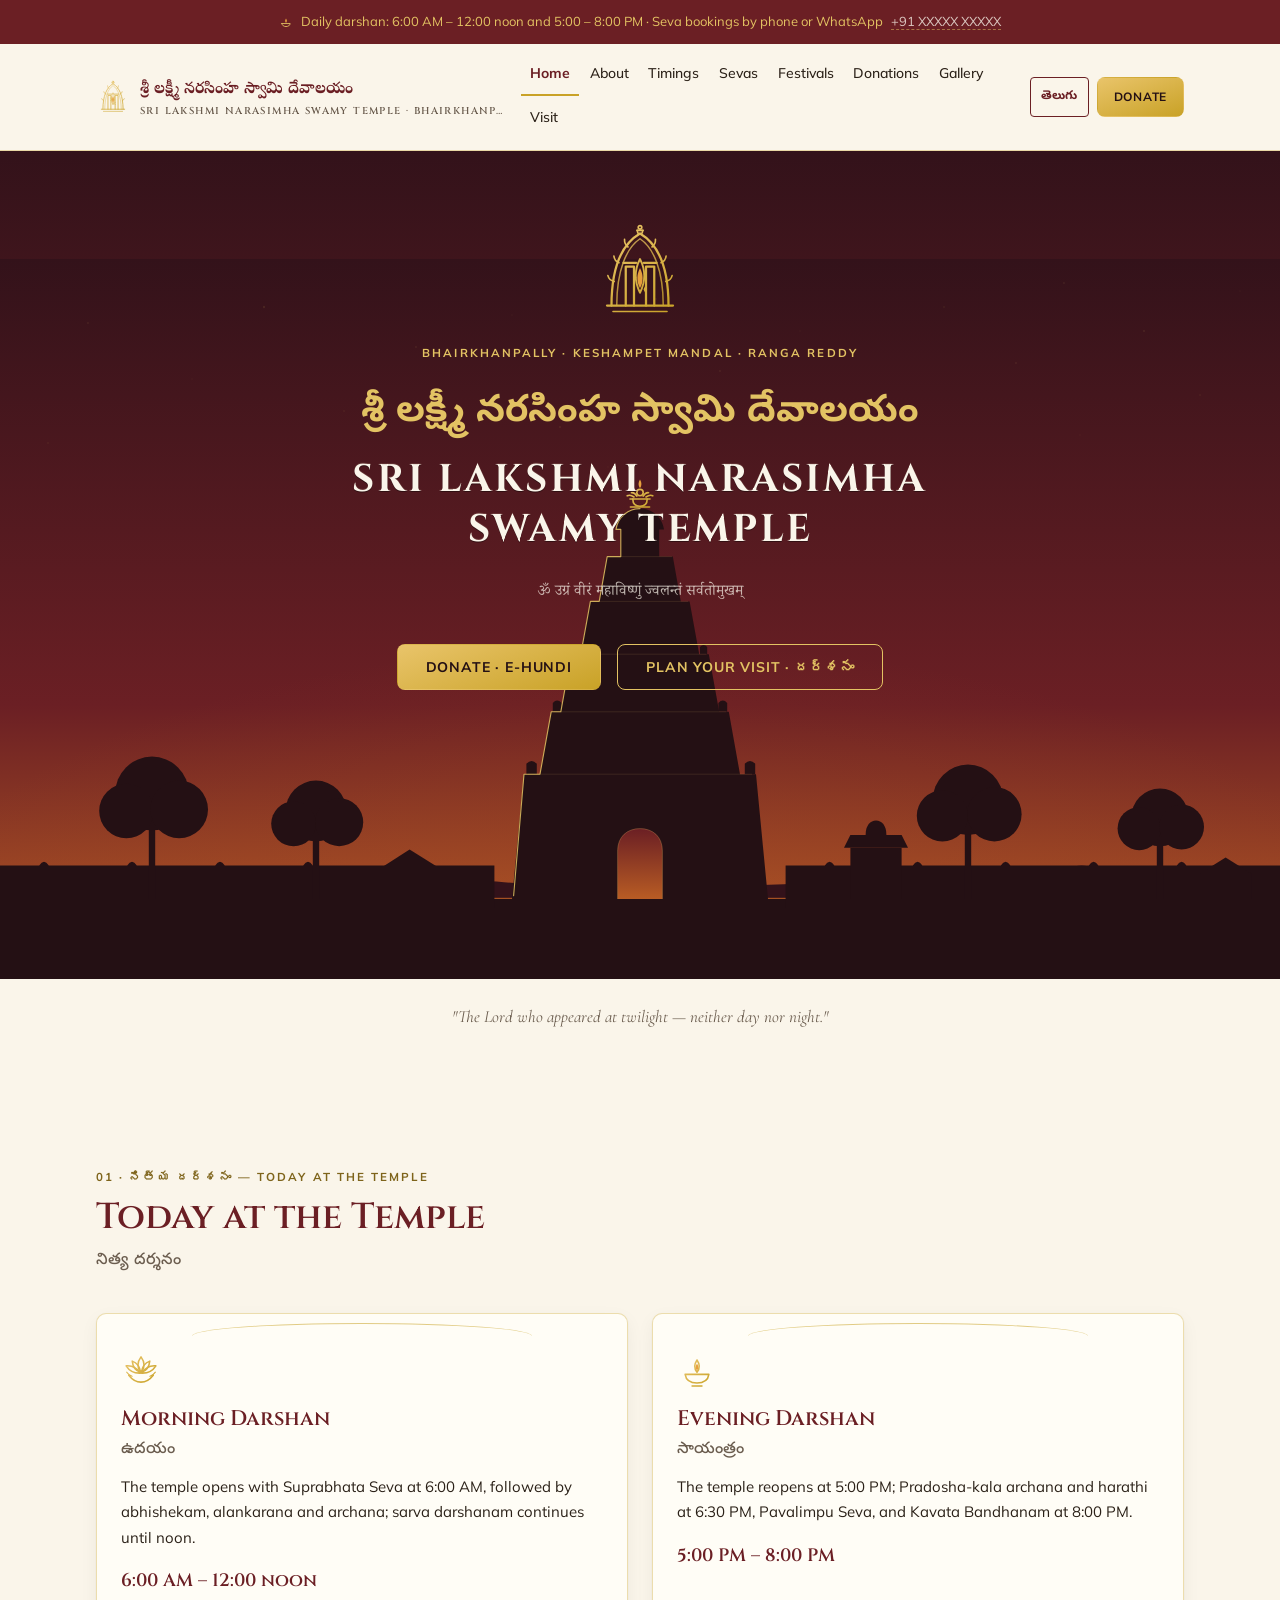
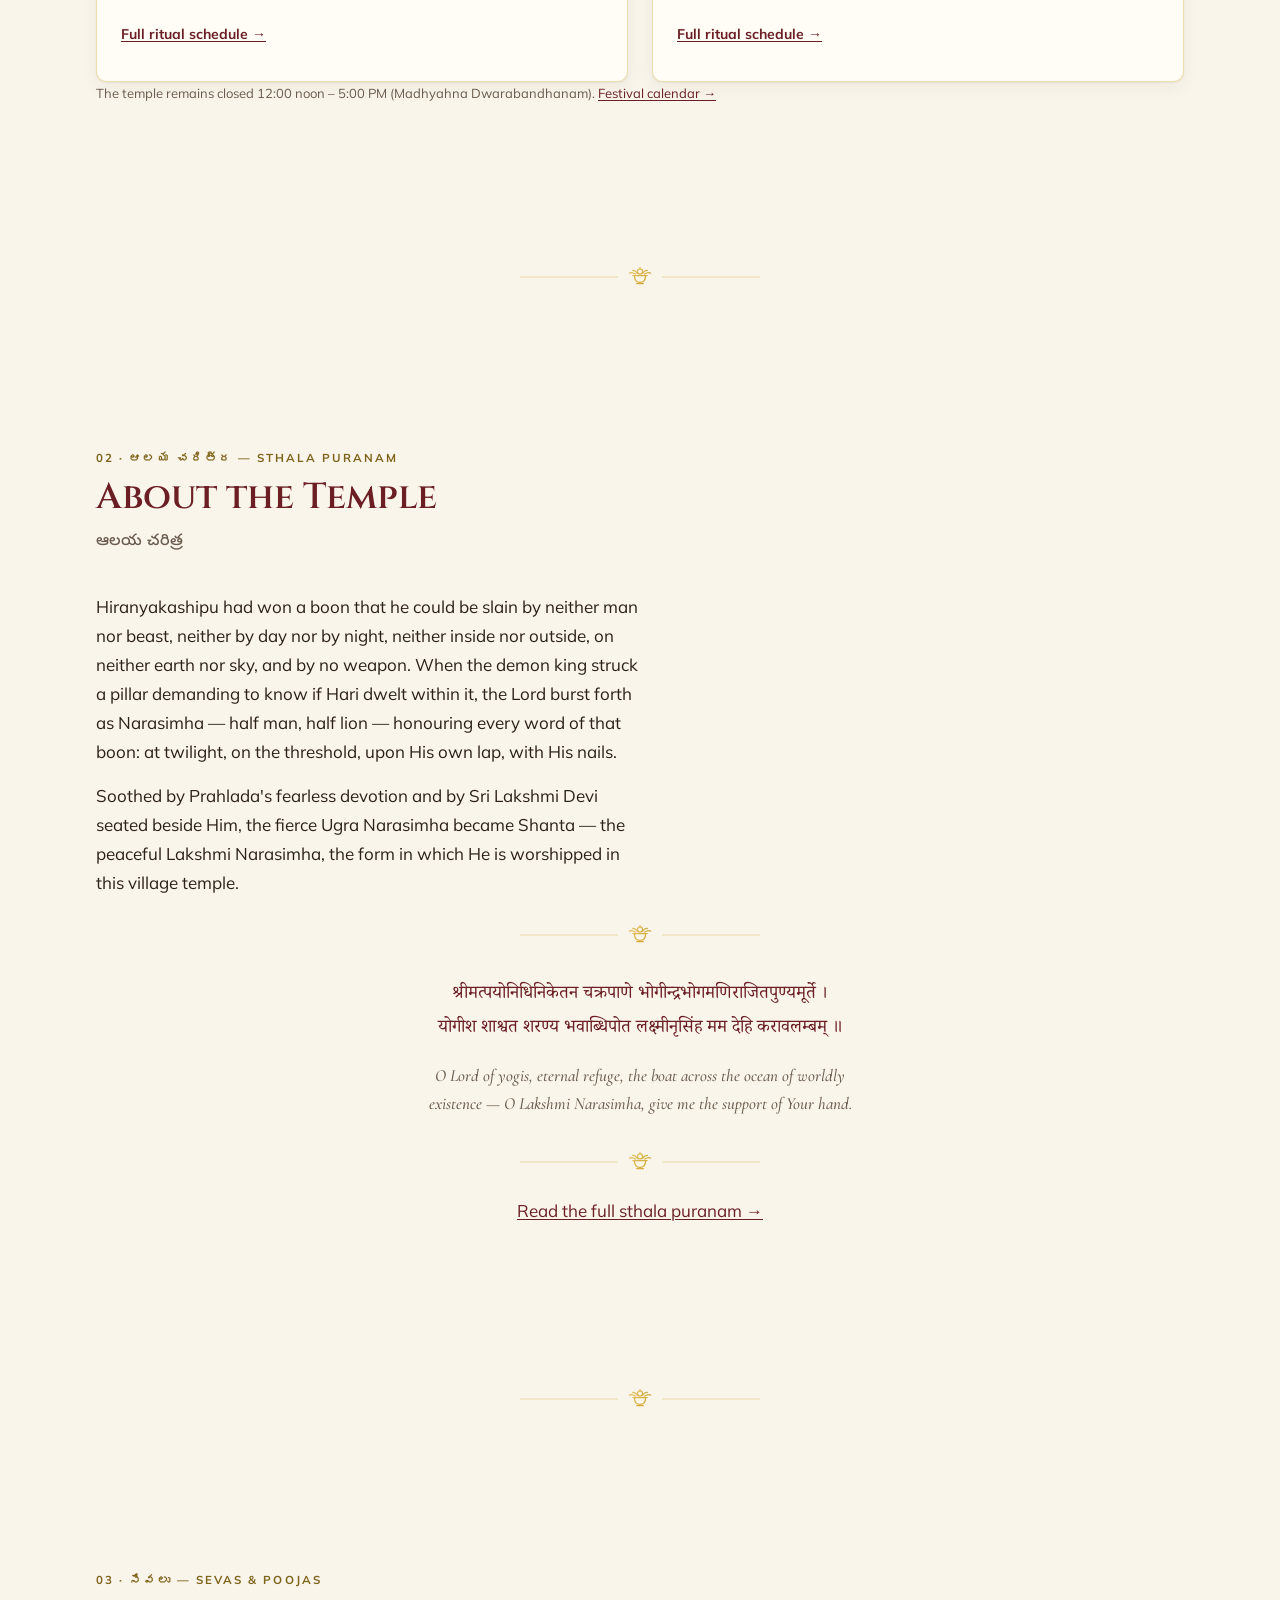
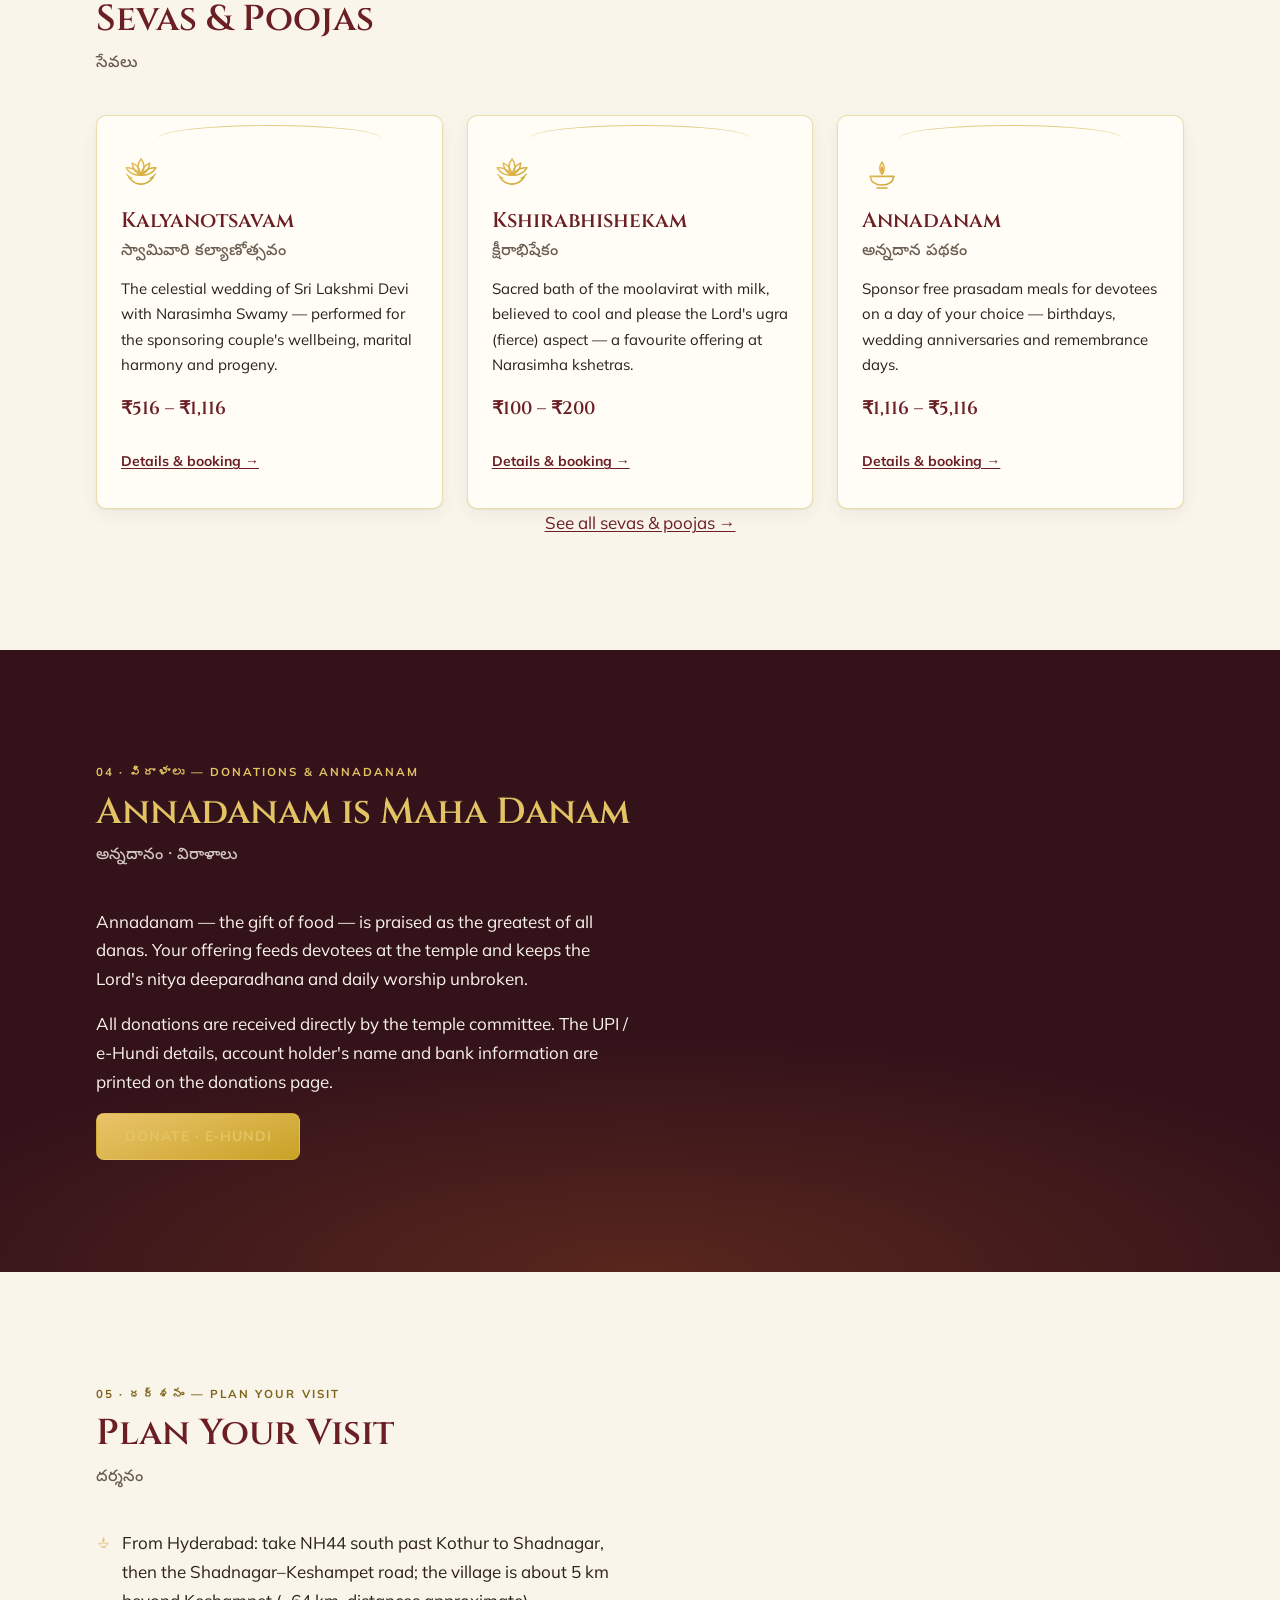
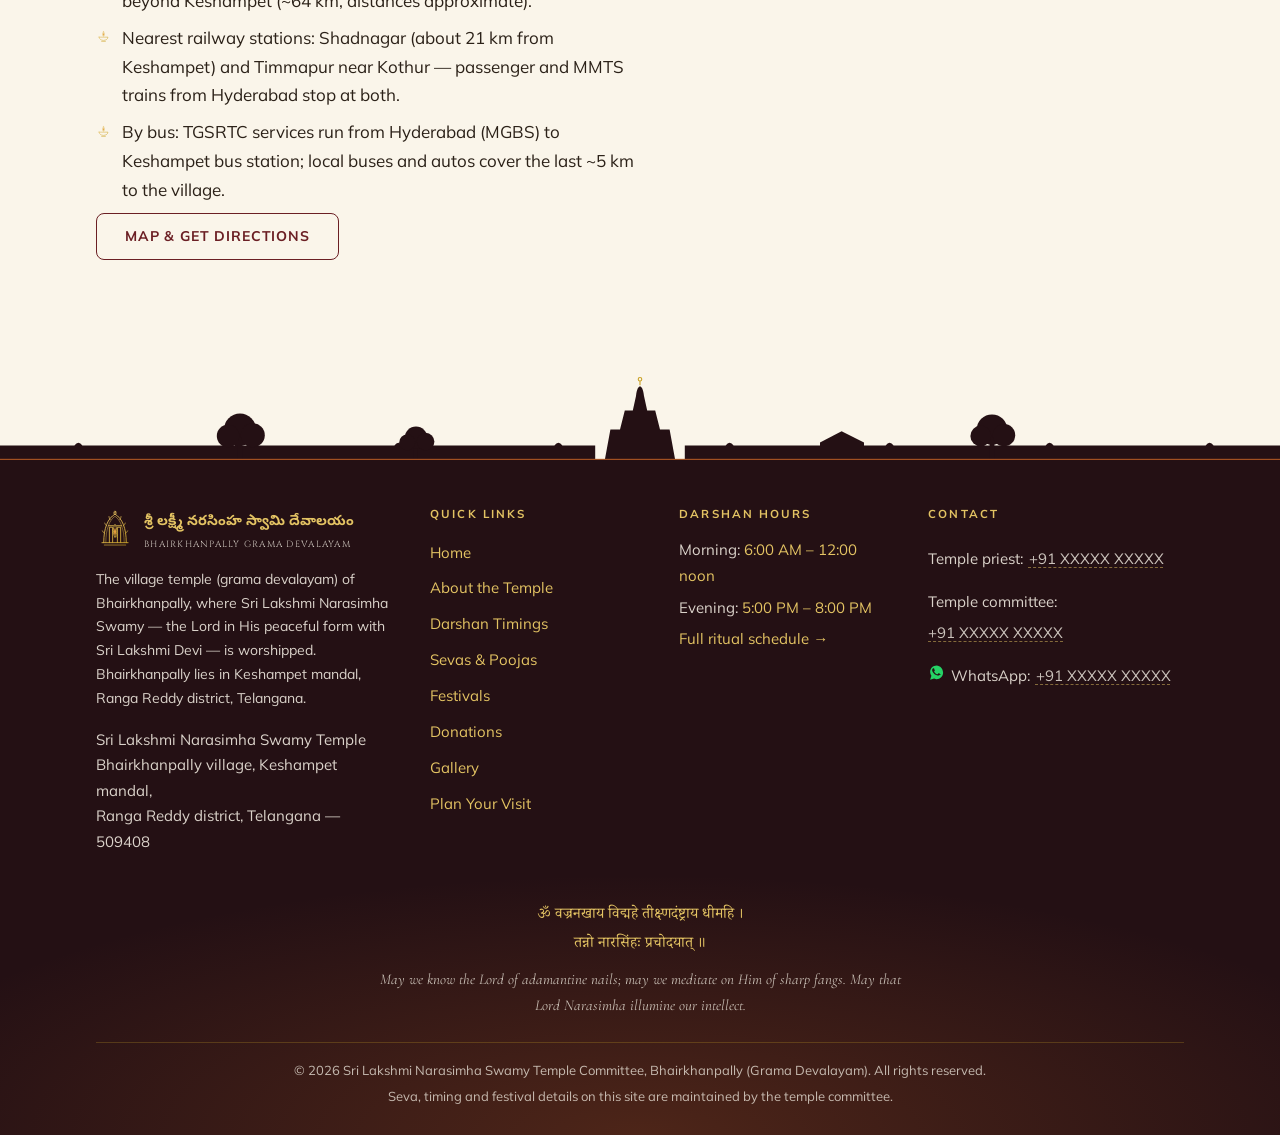
==== index.html @ 93cba9a5 "Initial commit: Sri Lakshmi Narasimha Swamy Temple, Bhairkhanpally website Static bilingual (English" ====
<!DOCTYPE html>
<html lang="en">
<head>
  <meta charset="utf-8">
  <meta name="viewport" content="width=device-width, initial-scale=1">
  <title>Sri Lakshmi Narasimha Swamy Temple, Bhairkhanpally · Keshampet Mandal, Ranga Reddy District</title>
  <meta name="description" content="Sri Lakshmi Narasimha Swamy Temple at Bhairkhanpally village, Keshampet mandal, Ranga Reddy district, Telangana — 509408. Daily darshan 6:00 AM – 12:00 noon and 5:00 – 8:00 PM; sevas, festivals, annadanam and how to reach.">
  <meta property="og:title" content="శ్రీ లక్ష్మీ నరసింహ స్వామి దేవాలయం · Sri Lakshmi Narasimha Swamy Temple, Bhairkhanpally">
  <meta property="og:description" content="Daily darshan 6:00 AM – 12:00 noon and 5:00 – 8:00 PM. Sevas, festivals, annadanam and directions — Bhairkhanpally, Keshampet mandal, Ranga Reddy district, 509408.">
  <meta property="og:type" content="website">
  <link rel="icon" type="image/svg+xml" href="assets/favicon.svg">
  <link rel="preconnect" href="https://fonts.googleapis.com">
  <link rel="preconnect" href="https://fonts.gstatic.com" crossorigin>
  <link href="https://fonts.googleapis.com/css2?family=Cinzel:wght@400;600;700&family=Mulish:wght@400;500;700&family=Cormorant+Garamond:ital,wght@1,500;1,600&family=Noto+Serif+Telugu:wght@500;700&family=Noto+Sans+Telugu:wght@400;500&family=Noto+Serif+Devanagari:wght@400;500&display=swap" rel="stylesheet">
  <link rel="stylesheet" href="css/styles.css">
  <script type="application/ld+json">
  {
    "@context": "https://schema.org",
    "@type": "HinduTemple",
    "name": "Sri Lakshmi Narasimha Swamy Temple",
    "alternateName": "శ్రీ లక్ష్మీ నరసింహ స్వామి దేవాలయం",
    "description": "Village temple (grama devalayam) of Sri Lakshmi Narasimha Swamy at Bhairkhanpally, Keshampet mandal, Ranga Reddy district, Telangana.",
    "address": {
      "@type": "PostalAddress",
      "streetAddress": "Bhairkhanpally village",
      "addressLocality": "Keshampet mandal, Ranga Reddy district",
      "addressRegion": "Telangana",
      "postalCode": "509408",
      "addressCountry": "IN"
    }
  }
  </script>
</head>
<body>
<!-- ============================================================
     HOME — Sri Lakshmi Narasimha Swamy Temple, Bhairkhanpally
     Built from STYLEGUIDE.md components only; no page-level <style>
     blocks or inline styles were added. All committee-editable
     values are marked with EDIT-ME comments (search "EDIT-ME").
     ============================================================ -->

<!-- ========================================================================
     CANONICAL HEADER — Sri Lakshmi Narasimha Swamy Temple, Bhairkhanpally
     Copy this file's contents VERBATIM as the first thing inside <body>
     on every page. The ONLY permitted change: add aria-current="page" to
     the nav link of the page you are building (and nothing else).
     Requires css/styles.css and js/main.js (the footer partial loads JS).
     ======================================================================== -->

<a class="skip-link" href="#main" data-en="Skip to content" data-te="ప్రధాన విషయానికి వెళ్లండి">Skip to content</a>

<!-- Announcement strip: js/main.js renders the ANNOUNCEMENTS array (top of
     js/main.js) into [data-announcements]. The line below is the no-JS
     fallback and should mirror the first ANNOUNCEMENTS entry. -->
<div class="announce" role="region" aria-label="Temple announcements">
  <div class="container announce__inner">
    <svg class="announce__diya" viewBox="0 0 32 32" aria-hidden="true" focusable="false">
      <g fill="none" stroke="#E3C363" stroke-width="2" stroke-linecap="round" stroke-linejoin="round">
        <path d="M6.5 19.5 H25.5 C24.8 24.2 20.9 26.4 16 26.4 C11.1 26.4 7.2 24.2 6.5 19.5 Z"/>
      </g>
      <path d="M16 8 C18.6 11.8 18.8 14.9 16 18 C13.2 14.9 13.4 11.8 16 8 Z" fill="#E8A13D"/>
    </svg>
    <p class="announce__text" data-announcements>
      <span data-en="Daily darshan: 6:00 AM – 12:00 noon and 5:00 – 8:00 PM · Seva bookings by phone or WhatsApp"
            data-te="నిత్య దర్శనం: ఉదయం 6:00 – మధ్యాహ్నం 12:00, సాయంత్రం 5:00 – రాత్రి 8:00 · సేవల బుకింగ్ ఫోన్ / వాట్సాప్ ద్వారా">Daily darshan: 6:00 AM – 12:00 noon and 5:00 – 8:00 PM · Seva bookings by phone or WhatsApp</span>
    </p>
    <!-- EDIT-ME: Replace +91XXXXXXXXXX in the href AND the visible number with the
         temple's main contact number (keep the tel:+91 format, digits only, no spaces). -->
    <a class="announce__call" href="tel:+91XXXXXXXXXX"><span class="placeholder">+91 XXXXX XXXXX</span></a>
  </div>
</div>

<header class="site-header">
  <div class="container site-header__inner">

    <a class="brand" href="index.html">
      <img class="brand__emblem" src="assets/emblem.svg" alt="" width="34" height="34">
      <span class="brand__names">
        <span class="brand__te te-display" lang="te">శ్రీ లక్ష్మీ నరసింహ స్వామి దేవాలయం</span>
        <span class="brand__en" lang="en">Sri Lakshmi Narasimha Swamy Temple · Bhairkhanpally</span>
      </span>
    </a>

    <div class="site-header__actions">
      <button type="button" class="lang-toggle" data-lang-toggle aria-pressed="false"
              aria-label="Switch language between English and Telugu">
        <span class="lang-toggle__label" lang="te">తెలుగు</span>
      </button>
      <a class="btn btn--primary btn--sm" href="donations.html" data-en="Donate" data-te="విరాళాలు">Donate</a>
      <button type="button" class="nav-toggle" data-nav-toggle aria-controls="site-nav"
              aria-expanded="false" aria-label="Menu">
        <span class="nav-toggle__bar"></span>
        <span class="nav-toggle__bar"></span>
        <span class="nav-toggle__bar"></span>
      </button>
    </div>

    <nav id="site-nav" class="site-nav" aria-label="Primary">
      <ul class="site-nav__list">
        <li><a href="index.html" aria-current="page" data-en="Home" data-te="హోమ్">Home</a></li>
        <li><a href="about.html" data-en="About" data-te="ఆలయ చరిత్ర">About</a></li>
        <li><a href="timings.html" data-en="Timings" data-te="దర్శన వేళలు">Timings</a></li>
        <li><a href="sevas.html" data-en="Sevas" data-te="సేవలు">Sevas</a></li>
        <li><a href="festivals.html" data-en="Festivals" data-te="ఉత్సవాలు">Festivals</a></li>
        <li><a href="donations.html" data-en="Donations" data-te="విరాళాలు">Donations</a></li>
        <li><a href="gallery.html" data-en="Gallery" data-te="ఫోటో గ్యాలరీ">Gallery</a></li>
        <li><a href="visit.html" data-en="Visit" data-te="దర్శనం">Visit</a></li>
      </ul>
    </nav>

  </div>
</header>

<main id="main">

  <!-- ================================================================
       HERO — twilight sky, gopuram silhouette, emblem, bilingual name,
       Ugram Viram invocation, CTAs
       ================================================================ -->
  <section class="hero">
    <div class="hero__glow" aria-hidden="true"></div>
    <div class="hero__art" aria-hidden="true">
      <img src="assets/gopuram-hero.svg" alt="" width="1600" height="900">
    </div>
    <div class="hero__content">
      <p class="hero__emblem"><img src="assets/emblem.svg" alt="" width="96" height="96"></p>
      <span class="hero__kicker" lang="en">Bhairkhanpally · Keshampet Mandal · Ranga Reddy</span>
      <h1>
        <span class="hero__title-te" lang="te">శ్రీ లక్ష్మీ నరసింహ స్వామి దేవాలయం</span>
        <span class="hero__title-en" lang="en">Sri Lakshmi Narasimha Swamy Temple</span>
      </h1>
      <span class="hero__sloka" lang="sa">ॐ उग्रं वीरं महाविष्णुं ज्वलन्तं सर्वतोमुखम्</span>
      <div class="hero__ctas">
        <a class="btn btn--primary" href="donations.html" data-en="Donate · e-Hundi" data-te="విరాళాలు · e-Hundi">Donate · e-Hundi</a>
        <a class="btn btn--ghost" href="visit.html" data-en="Plan Your Visit · దర్శనం" data-te="దర్శనం · Plan Your Visit">Plan Your Visit · దర్శనం</a>
      </div>
    </div>
  </section>
  <p class="hero-caption" data-lang="en">"The Lord who appeared at twilight — neither day nor night."</p>
  <p class="hero-caption" data-lang="te" lang="te" hidden>"పగలు కాదు, రాత్రి కాదు — సంధ్యా సమయంలో ఆవిర్భవించిన స్వామి."</p>

  <!-- ================================================================
       01 · TODAY AT THE TEMPLE — darshan hours + next-festival chip
       ================================================================ -->
  <section class="section" aria-labelledby="today-title">
    <div class="container">
      <div class="section__head reveal">
        <span class="kicker"><span class="kicker__num">01</span> · నిత్య దర్శనం — Today at the Temple</span>
        <h2 class="section__title" id="today-title" data-en="Today at the Temple" data-te="నిత్య దర్శనం">Today at the Temple</h2>
        <span class="section__sub" lang="te">నిత్య దర్శనం</span>
      </div>

      <!-- EDIT-ME: These hours follow the daily_schedule defaults in research.json
           (modeled on Yadadri/Mattapalli practice). Confirm each timing with the
           temple committee — and keep timings.html, the announcement strip and
           the footer summary in sync. -->
      <div class="card-grid card-grid--two">
        <article class="card reveal">
          <p class="card__icon"><img src="assets/lotus.svg" alt="" width="40" height="40"></p>
          <h3 class="card__title" data-en="Morning Darshan" data-te="ఉదయం దర్శనం">Morning Darshan</h3>
          <span class="card__sub" lang="te">ఉదయం</span>
          <p class="card__desc" data-lang="en">The temple opens with Suprabhata Seva at 6:00 AM,
            followed by abhishekam, alankarana and archana; sarva darshanam continues until noon.</p>
          <p class="card__desc" data-lang="te" lang="te" hidden>ఉదయం 6:00కి సుప్రభాత సేవతో ఆలయం
            తెరుచుకుంటుంది; అభిషేకం, అలంకరణ, అర్చన తరువాత మధ్యాహ్నం వరకు సర్వ దర్శనం.</p>
          <p class="card__price">6:00 AM – 12:00 noon</p>
          <p class="card__links">
            <a href="timings.html" data-en="Full ritual schedule →" data-te="పూర్తి పూజా క్రమం →">Full ritual schedule →</a>
          </p>
        </article>

        <article class="card reveal">
          <p class="card__icon"><img src="assets/diya.svg" alt="" width="40" height="40"></p>
          <h3 class="card__title" data-en="Evening Darshan" data-te="సాయంకాల దర్శనం">Evening Darshan</h3>
          <span class="card__sub" lang="te">సాయంత్రం</span>
          <p class="card__desc" data-lang="en">The temple reopens at 5:00 PM; Pradosha-kala archana
            and harathi at 6:30 PM, Pavalimpu Seva, and Kavata Bandhanam at 8:00 PM.</p>
          <p class="card__desc" data-lang="te" lang="te" hidden>సాయంత్రం 5:00కి ఆలయం తిరిగి
            తెరుచుకుంటుంది; 6:30కి ప్రదోష కాల అర్చన, హారతి; పవళింపు సేవ తరువాత రాత్రి 8:00కి కవాట బంధనం.</p>
          <p class="card__price">5:00 PM – 8:00 PM</p>
          <p class="card__links">
            <a href="timings.html" data-en="Full ritual schedule →" data-te="పూర్తి పూజా క్రమం →">Full ritual schedule →</a>
          </p>
        </article>
      </div>

      <p class="small muted">
        <span data-en="The temple remains closed 12:00 noon – 5:00 PM (Madhyahna Dwarabandhanam)."
              data-te="మధ్యాహ్నం 12:00 – సాయంత్రం 5:00 వరకు ద్వారబంధనం (మధ్యాహ్న విరామం).">The temple remains closed 12:00 noon – 5:00 PM (Madhyahna Dwarabandhanam).</span>
        <a href="festivals.html" data-en="Festival calendar →" data-te="ఉత్సవాలు →">Festival calendar →</a>
      </p>

      <!-- Next-festival chip: fills itself from the FESTIVALS array in js/main.js
           and stays hidden when no upcoming date is set. -->
      <p data-next-festival hidden></p>
    </div>
  </section>

  <div class="divider" role="presentation">
    <img src="assets/divider.svg" alt="" width="240" height="24">
  </div>

  <!-- ================================================================
       02 · ABOUT TEASER — the Narasimha story + Karavalamba pull-quote
       ================================================================ -->
  <section class="section" aria-labelledby="about-title">
    <div class="container">
      <div class="section__head reveal">
        <span class="kicker"><span class="kicker__num">02</span> · ఆలయ చరిత్ర — Sthala Puranam</span>
        <h2 class="section__title" id="about-title" data-en="About the Temple" data-te="ఆలయ చరిత్ర">About the Temple</h2>
        <span class="section__sub" lang="te">ఆలయ చరిత్ర</span>
      </div>

      <div class="measure flow">
        <p data-lang="en">Hiranyakashipu had won a boon that he could be slain by neither man nor
          beast, neither by day nor by night, neither inside nor outside, on neither earth nor sky,
          and by no weapon. When the demon king struck a pillar demanding to know if Hari dwelt
          within it, the Lord burst forth as Narasimha — half man, half lion — honouring every word
          of that boon: at twilight, on the threshold, upon His own lap, with His nails.</p>
        <p data-lang="te" lang="te" hidden>బ్రహ్మ వరంలోని ప్రతి మాటను నిలబెడుతూ, స్వామివారు స్తంభం
          నుంచి నరసింహ రూపంలో ఆవిర్భవించారు — పగలు కాదు, రాత్రి కాదు, సంధ్యా సమయంలో; లోపల కాదు,
          బయట కాదు, గడప మీద; నరుడు కాదు, మృగం కాదు.</p>
        <p data-lang="en">Soothed by Prahlada's fearless devotion and by Sri Lakshmi Devi seated
          beside Him, the fierce Ugra Narasimha became Shanta — the peaceful Lakshmi Narasimha,
          the form in which He is worshipped in this village temple.</p>
        <p data-lang="te" lang="te" hidden>ప్రహ్లాదుని భక్తికి, పక్కన కొలువైన శ్రీ లక్ష్మీ దేవి
          సాన్నిధ్యానికి శాంతించిన ఉగ్ర నరసింహుడు శాంత స్వరూపుడయ్యారు — ఆ శ్రీ లక్ష్మీ నరసింహ
          స్వామివారే ఈ గ్రామ దేవాలయంలో కొలువై ఉన్నారు.</p>
      </div>

      <div class="divider divider--tight" role="presentation"><img src="assets/divider.svg" alt="" width="240" height="24"></div>
      <blockquote class="sloka reveal">
        <p class="sloka__sa" lang="sa">श्रीमत्पयोनिधिनिकेतन चक्रपाणे भोगीन्द्रभोगमणिराजितपुण्यमूर्ते ।<br>
        योगीश शाश्वत शरण्य भवाब्धिपोत लक्ष्मीनृसिंह मम देहि करावलम्बम् ॥</p>
        <span class="sloka__tr" lang="en">O Lord of yogis, eternal refuge, the boat across the ocean
        of worldly existence — O Lakshmi Narasimha, give me the support of Your hand.</span>
      </blockquote>
      <div class="divider divider--tight" role="presentation"><img src="assets/divider.svg" alt="" width="240" height="24"></div>

      <p class="center">
        <a href="about.html" data-en="Read the full sthala puranam →" data-te="పూర్తి ఆలయ చరిత్ర →">Read the full sthala puranam →</a>
      </p>
    </div>
  </section>

  <div class="divider" role="presentation">
    <img src="assets/divider.svg" alt="" width="240" height="24">
  </div>

  <!-- ================================================================
       03 · FEATURED SEVAS — Kalyanotsavam · Kshirabhishekam · Annadanam
       ================================================================ -->
  <section class="section" aria-labelledby="sevas-title">
    <div class="container">
      <div class="section__head reveal">
        <span class="kicker"><span class="kicker__num">03</span> · సేవలు — Sevas &amp; Poojas</span>
        <h2 class="section__title" id="sevas-title" data-en="Sevas &amp; Poojas" data-te="సేవలు">Sevas &amp; Poojas</h2>
        <span class="section__sub" lang="te">సేవలు</span>
      </div>

      <!-- EDIT-ME: Seva list and price ranges follow Yadadri/Mattapalli-modeled
           defaults in research.json. Confirm each seva and price with the temple
           committee; edit freely. The full list lives on sevas.html. -->
      <div class="card-grid">
        <article class="card reveal">
          <p class="card__icon"><img src="assets/lotus.svg" alt="" width="40" height="40"></p>
          <h3 class="card__title" data-en="Kalyanotsavam" data-te="కల్యాణోత్సవం">Kalyanotsavam</h3>
          <span class="card__sub" lang="te">స్వామివారి కల్యాణోత్సవం</span>
          <p class="card__desc" data-lang="en">The celestial wedding of Sri Lakshmi Devi with
            Narasimha Swamy — performed for the sponsoring couple's wellbeing, marital harmony
            and progeny.</p>
          <p class="card__desc" data-lang="te" lang="te" hidden>శ్రీ లక్ష్మీ దేవితో నరసింహ
            స్వామివారి కల్యాణం — దంపతుల క్షేమం, దాంపత్య సౌఖ్యం కోసం జరిగే అత్యంత శుభప్రదమైన సేవ.</p>
          <p class="card__price">₹516 – ₹1,116</p>
          <p class="card__links">
            <a href="sevas.html" data-en="Details &amp; booking →" data-te="వివరాలు, బుకింగ్ →">Details &amp; booking →</a>
          </p>
        </article>

        <article class="card reveal">
          <p class="card__icon"><img src="assets/lotus.svg" alt="" width="40" height="40"></p>
          <h3 class="card__title" data-en="Kshirabhishekam" data-te="క్షీరాభిషేకం">Kshirabhishekam</h3>
          <span class="card__sub" lang="te">క్షీరాభిషేకం</span>
          <p class="card__desc" data-lang="en">Sacred bath of the moolavirat with milk, believed to
            cool and please the Lord's ugra (fierce) aspect — a favourite offering at Narasimha
            kshetras.</p>
          <p class="card__desc" data-lang="te" lang="te" hidden>స్వామివారి ఉగ్ర స్వరూపాన్ని
            శాంతింపజేసే పాలతో పవిత్ర అభిషేకం — నరసింహ క్షేత్రాలలో భక్తులకు ప్రియమైన సేవ.</p>
          <p class="card__price">₹100 – ₹200</p>
          <p class="card__links">
            <a href="sevas.html" data-en="Details &amp; booking →" data-te="వివరాలు, బుకింగ్ →">Details &amp; booking →</a>
          </p>
        </article>

        <article class="card reveal">
          <p class="card__icon"><img src="assets/diya.svg" alt="" width="40" height="40"></p>
          <h3 class="card__title" data-en="Annadanam" data-te="అన్నదానం">Annadanam</h3>
          <span class="card__sub" lang="te">అన్నదాన పథకం</span>
          <p class="card__desc" data-lang="en">Sponsor free prasadam meals for devotees on a day of
            your choice — birthdays, wedding anniversaries and remembrance days.</p>
          <p class="card__desc" data-lang="te" lang="te" hidden>మీరు ఎంచుకున్న రోజున భక్తులందరికీ
            ఉచిత అన్న ప్రసాద వితరణ — పుట్టినరోజులు, పెళ్లిరోజుల వంటి సందర్భాలకు అనువైన సేవ.</p>
          <p class="card__price">₹1,116 – ₹5,116</p>
          <p class="card__links">
            <a href="sevas.html" data-en="Details &amp; booking →" data-te="వివరాలు, బుకింగ్ →">Details &amp; booking →</a>
          </p>
        </article>
      </div>

      <p class="center">
        <a href="sevas.html" data-en="See all sevas &amp; poojas →" data-te="అన్ని సేవలు →">See all sevas &amp; poojas →</a>
      </p>
    </div>
  </section>

  <!-- ================================================================
       04 · DONATE BAND — the page's single inverted (maroon) passage
       ================================================================ -->
  <section class="section section--inverted" aria-labelledby="donate-title">
    <div class="container">
      <div class="section__head reveal">
        <span class="kicker"><span class="kicker__num">04</span> · విరాళాలు — Donations &amp; Annadanam</span>
        <h2 class="section__title" id="donate-title" data-en="Annadanam is Maha Danam" data-te="అన్నదానం మహా దానం">Annadanam is Maha Danam</h2>
        <span class="section__sub" lang="te">అన్నదానం · విరాళాలు</span>
      </div>

      <div class="measure flow">
        <p data-lang="en">Annadanam — the gift of food — is praised as the greatest of all danas.
          Your offering feeds devotees at the temple and keeps the Lord's nitya deeparadhana and
          daily worship unbroken.</p>
        <p data-lang="te" lang="te" hidden>అన్నదానం అన్ని దానాల్లో మహా దానం. మీ విరాళం ఆలయంలో
          భక్తులకు అన్న ప్రసాదం అందించడంతో పాటు, స్వామివారి నిత్య దీపారాధన, నిత్య పూజలను
          నిరంతరాయంగా కొనసాగిస్తుంది.</p>
        <p data-lang="en">All donations are received directly by the temple committee. The UPI /
          e-Hundi details, account holder's name and bank information are printed on the
          donations page.</p>
        <p data-lang="te" lang="te" hidden>విరాళాలన్నీ నేరుగా ఆలయ కమిటీకే చేరుతాయి. UPI / e-Hundi
          వివరాలు, ఖాతాదారు పేరు, బ్యాంకు వివరాలు విరాళాల పేజీలో ఉన్నాయి.</p>
        <p>
          <a class="btn btn--primary" href="donations.html" data-en="Donate · e-Hundi" data-te="విరాళాలు · e-Hundi">Donate · e-Hundi</a>
        </p>
      </div>
    </div>
  </section>

  <!-- ================================================================
       05 · VISIT STRIP — how to reach, with link to the visit page
       ================================================================ -->
  <section class="section" aria-labelledby="visit-title">
    <div class="container">
      <div class="section__head reveal">
        <span class="kicker"><span class="kicker__num">05</span> · దర్శనం — Plan Your Visit</span>
        <h2 class="section__title" id="visit-title" data-en="Plan Your Visit" data-te="దర్శనానికి మార్గం">Plan Your Visit</h2>
        <span class="section__sub" lang="te">దర్శనం</span>
      </div>

      <div class="measure">
        <ul class="diya-list">
          <li data-lang="en">From Hyderabad: take NH44 south past Kothur to Shadnagar, then the
              Shadnagar–Keshampet road; the village is about 5 km beyond Keshampet
              (~64 km, distances approximate).</li>
          <li data-lang="te" lang="te" hidden>హైదరాబాద్ నుంచి: NH44 మీదుగా కొత్తూరు దాటి షాద్‌నగర్,
              అక్కడి నుంచి కేశంపేట రోడ్డు; కేశంపేట దాటాక సుమారు 5 కి.మీ. (మొత్తం సుమారు 64 కి.మీ.).</li>
          <li data-lang="en">Nearest railway stations: Shadnagar (about 21 km from Keshampet) and
              Timmapur near Kothur — passenger and MMTS trains from Hyderabad stop at both.</li>
          <li data-lang="te" lang="te" hidden>సమీప రైల్వే స్టేషన్లు: షాద్‌నగర్ (కేశంపేట నుంచి సుమారు
              21 కి.మీ.), కొత్తూరు సమీపంలోని తిమ్మాపూర్ — హైదరాబాద్ నుంచి ప్యాసింజర్, MMTS రైళ్లు
              ఈ రెండు స్టేషన్లలో ఆగుతాయి.</li>
          <li data-lang="en">By bus: TGSRTC services run from Hyderabad (MGBS) to Keshampet bus
              station; local buses and autos cover the last ~5 km to the village.</li>
          <li data-lang="te" lang="te" hidden>బస్సులో: హైదరాబాద్ (MGBS) నుంచి కేశంపేట బస్ స్టేషన్
              వరకు TGSRTC బస్సులు; అక్కడి నుంచి గ్రామానికి చివరి సుమారు 5 కి.మీ. లోకల్ బస్సులు, ఆటోలు.</li>
        </ul>

        <p>
          <a class="btn btn--ghost" href="visit.html" data-en="Map &amp; Get Directions" data-te="మార్గం చూడండి">Map &amp; Get Directions</a>
        </p>
      </div>
    </div>
  </section>

</main>

<!-- ========================================================================
     CANONICAL FOOTER — Sri Lakshmi Narasimha Swamy Temple, Bhairkhanpally
     Copy this file's contents VERBATIM as the last thing inside <body>
     on every page (after </main>). Do not restyle or restructure it.
     It ends with the shared <script src="js/main.js" defer> tag — include
     that script ONCE per page; copying this footer already does it.
     ======================================================================== -->

<!-- Village skyline over the ember horizon: the footer's top edge -->
<svg class="footer-skyline" viewBox="0 0 1600 110" preserveAspectRatio="xMidYMax meet" aria-hidden="true" focusable="false">
  <g fill="#241014">
    <!-- compound walls with lotus-bud coping -->
    <path d="M0 92 H93 q5 -7 10 0 H293 q5 -7 10 0 H493 q5 -7 10 0 H693 q5 -7 10 0 H744 V110 H0 Z"/>
    <path d="M856 92 H907 q5 -7 10 0 H1107 q5 -7 10 0 H1307 q5 -7 10 0 H1507 q5 -7 10 0 H1600 V110 H856 Z"/>
    <!-- miniature stepped gopuram -->
    <path d="M756 110 L763 72 L775 72 L781 48 L791 48 L795 30 C796 21 798 18 800 18 C802 18 804 21 805 30 L809 48 L819 48 L825 72 L837 72 L844 110 Z"/>
    <!-- neem trees -->
    <rect x="297" y="84" width="6" height="26"/>
    <circle cx="300" cy="72" r="20"/>
    <circle cx="285" cy="80" r="14"/>
    <circle cx="316" cy="79" r="15"/>
    <rect x="517" y="92" width="5" height="18"/>
    <circle cx="520" cy="82" r="14"/>
    <circle cx="509" cy="88" r="10"/>
    <circle cx="532" cy="87" r="11"/>
    <rect x="1237" y="84" width="6" height="26"/>
    <circle cx="1240" cy="72" r="19"/>
    <circle cx="1226" cy="80" r="13"/>
    <circle cx="1255" cy="79" r="14"/>
    <!-- village house -->
    <path d="M1025 88 L1052 74 L1080 88 V110 H1025 Z"/>
  </g>
  <!-- gold kalasham tip on the gopuram -->
  <g fill="none" stroke="#C9A227" stroke-width="1.4" stroke-linecap="round">
    <path d="M800 16 V12"/>
    <circle cx="800" cy="9" r="2.2"/>
  </g>
  <!-- the 1px ember horizon line -->
  <rect x="0" y="108.5" width="1600" height="1.5" fill="#B85C24" opacity=".85"/>
</svg>

<footer class="site-footer">
  <div class="container">
    <div class="footer-grid">

      <!-- Column 1 · seal + about + address -->
      <div class="footer-col">
        <p class="footer-seal">
          <img src="assets/emblem.svg" alt="" width="38" height="38">
          <span>
            <span class="footer-seal__te" lang="te">శ్రీ లక్ష్మీ నరసింహ స్వామి దేవాలయం</span>
            <span class="footer-seal__en" lang="en">Bhairkhanpally Grama Devalayam</span>
          </span>
        </p>
        <!-- EDIT-ME: Confirm the Telugu spelling of the village name (భైర్ఖాన్‌పల్లి)
             with the temple committee before publishing. -->
        <p class="footer-about" data-lang="en">The village temple (grama devalayam) of Bhairkhanpally,
          where Sri Lakshmi Narasimha Swamy — the Lord in His peaceful form with Sri Lakshmi Devi —
          is worshipped. Bhairkhanpally lies in Keshampet mandal, Ranga Reddy district, Telangana.</p>
        <p class="footer-about" data-lang="te" lang="te" hidden>భైర్ఖాన్‌పల్లి గ్రామ దేవాలయం —
          శ్రీ లక్ష్మీ దేవి సమేతంగా శాంత స్వరూపుడైన శ్రీ లక్ష్మీ నరసింహ స్వామివారు ఇక్కడ కొలువై ఉన్నారు.
          భైర్ఖాన్‌పల్లి కేశంపేట మండలం, రంగారెడ్డి జిల్లా, తెలంగాణలో ఉంది.</p>
        <address class="footer-address">
          <span data-en="Sri Lakshmi Narasimha Swamy Temple" data-te="శ్రీ లక్ష్మీ నరసింహ స్వామి దేవాలయం">Sri Lakshmi Narasimha Swamy Temple</span><br>
          <span data-en="Bhairkhanpally village, Keshampet mandal," data-te="భైర్ఖాన్‌పల్లి గ్రామం, కేశంపేట మండలం,">Bhairkhanpally village, Keshampet mandal,</span><br>
          <span data-en="Ranga Reddy district, Telangana — 509408" data-te="రంగారెడ్డి జిల్లా, తెలంగాణ — 509408">Ranga Reddy district, Telangana — 509408</span>
        </address>
      </div>

      <!-- Column 2 · quick links -->
      <nav class="footer-col" aria-label="Footer">
        <h2 class="footer-col__title" data-en="Quick Links" data-te="త్వరిత లింకులు">Quick Links</h2>
        <ul class="footer-links">
          <li><a href="index.html" data-en="Home" data-te="హోమ్">Home</a></li>
          <li><a href="about.html" data-en="About the Temple" data-te="ఆలయ చరిత్ర">About the Temple</a></li>
          <li><a href="timings.html" data-en="Darshan Timings" data-te="దర్శన వేళలు">Darshan Timings</a></li>
          <li><a href="sevas.html" data-en="Sevas &amp; Poojas" data-te="సేవలు">Sevas &amp; Poojas</a></li>
          <li><a href="festivals.html" data-en="Festivals" data-te="ఉత్సవాలు">Festivals</a></li>
          <li><a href="donations.html" data-en="Donations" data-te="విరాళాలు">Donations</a></li>
          <li><a href="gallery.html" data-en="Gallery" data-te="ఫోటో గ్యాలరీ">Gallery</a></li>
          <li><a href="visit.html" data-en="Plan Your Visit" data-te="దర్శనం">Plan Your Visit</a></li>
        </ul>
      </nav>

      <!-- Column 3 · darshan hours summary -->
      <div class="footer-col">
        <h2 class="footer-col__title" data-en="Darshan Hours" data-te="దర్శన వేళలు">Darshan Hours</h2>
        <!-- EDIT-ME: These hours follow the daily schedule used across the site
             (modeled on Yadadri/Mattapalli practice). Adjust once the committee
             confirms this temple's actual timings — and keep timings.html in sync. -->
        <ul class="footer-hours">
          <li><span data-en="Morning:" data-te="ఉదయం:">Morning:</span> <span class="tnum">6:00 AM – 12:00 noon</span></li>
          <li><span data-en="Evening:" data-te="సాయంత్రం:">Evening:</span> <span class="tnum">5:00 PM – 8:00 PM</span></li>
        </ul>
        <p><a href="timings.html" data-en="Full ritual schedule →" data-te="పూర్తి పూజా క్రమం →">Full ritual schedule →</a></p>
      </div>

      <!-- Column 4 · contact -->
      <div class="footer-col">
        <h2 class="footer-col__title" data-en="Contact" data-te="సంప్రదించండి">Contact</h2>
        <ul class="footer-phones">
          <!-- EDIT-ME: Replace +91XXXXXXXXXX in each href AND each visible number
               with real numbers (href format: tel:+91 then 10 digits, no spaces). -->
          <li>
            <a class="footer-phone" href="tel:+91XXXXXXXXXX">
              <span class="footer-phone__label" data-en="Temple priest:" data-te="అర్చకులు:">Temple priest:</span>
              <span class="placeholder">+91 XXXXX XXXXX</span>
            </a>
          </li>
          <li>
            <a class="footer-phone" href="tel:+91XXXXXXXXXX">
              <span class="footer-phone__label" data-en="Temple committee:" data-te="ఆలయ కమిటీ:">Temple committee:</span>
              <span class="placeholder">+91 XXXXX XXXXX</span>
            </a>
          </li>
          <!-- EDIT-ME: Replace 91XXXXXXXXXX with the WhatsApp number (country code 91
               + 10 digits, no plus sign, no spaces). The message text is pre-filled. -->
          <li>
            <a class="footer-phone" href="https://wa.me/91XXXXXXXXXX?text=Namaskaram%2C%20I%20want%20to%20know%20about%20sevas%20at%20Sri%20Lakshmi%20Narasimha%20Swamy%20Temple%2C%20Bhairkhanpally.">
              <svg class="wa-glyph" viewBox="0 0 32 32" aria-hidden="true" focusable="false"><path fill="#25D366" d="M16 3C9.4 3 4 8.3 4 14.9c0 2.6.8 5 2.3 7L4 29l7.3-2.2c1.9 1 3.9 1.5 4.7 1.5 6.6 0 12-5.3 12-11.9S22.6 3 16 3zm5.9 16.9c-.3.8-1.7 1.6-2.4 1.6-.6.1-1.4.1-2.2-.2-.5-.2-1.2-.4-2-.8-3.6-1.5-5.9-5.2-6.1-5.4-.2-.2-1.5-1.9-1.5-3.7 0-1.8 1-2.7 1.3-3 .3-.4.7-.4 1-.4h.7c.2 0 .5-.1.8.6.3.8 1 2.7 1.1 2.9.1.2.2.4 0 .7-.1.3-.2.4-.4.7l-.6.7c-.2.2-.4.4-.2.8.2.4 1 1.7 2.2 2.7 1.5 1.4 2.8 1.8 3.2 2 .4.2.6.2.9-.1.2-.3 1-1.2 1.3-1.6.3-.4.5-.3.9-.2.4.1 2.2 1 2.6 1.2.4.2.6.3.7.5.1.2.1.9-.2 1.7z"/></svg>
              <span class="footer-phone__label" data-en="WhatsApp:" data-te="వాట్సాప్:">WhatsApp:</span>
              <span class="placeholder">+91 XXXXX XXXXX</span>
            </a>
          </li>
        </ul>
      </div>

    </div>

    <!-- Sri Narasimha Gayatri — the footer's sloka (one placement, per spec) -->
    <div class="footer-sloka">
      <p class="footer-sloka__sa" lang="sa">ॐ वज्रनखाय विद्महे तीक्ष्णदंष्ट्राय धीमहि ।<br>तन्नो नारसिंहः प्रचोदयात् ॥</p>
      <span class="footer-sloka__tr" lang="en">May we know the Lord of adamantine nails; may we meditate on Him of sharp fangs.
        May that Lord Narasimha illumine our intellect.</span>
    </div>

    <div class="footer-bottom">
      <p>© <span data-year>2026</span>
        <span data-en="Sri Lakshmi Narasimha Swamy Temple Committee, Bhairkhanpally (Grama Devalayam). All rights reserved."
              data-te="శ్రీ లక్ష్మీ నరసింహ స్వామి దేవాలయ కమిటీ, భైర్ఖాన్‌పల్లి (గ్రామ దేవాలయం). సర్వ హక్కులు కమిటీవే.">Sri Lakshmi Narasimha Swamy Temple Committee, Bhairkhanpally (Grama Devalayam). All rights reserved.</span></p>
      <p class="small"
         data-en="Seva, timing and festival details on this site are maintained by the temple committee."
         data-te="ఈ సైట్‌లోని సేవలు, దర్శన వేళలు, ఉత్సవ వివరాలు ఆలయ కమిటీ నిర్వహణలో ఉంటాయి.">Seva, timing and festival details on this site are maintained by the temple committee.</p>
    </div>
  </div>
</footer>

<!-- Shared script — one per page, last thing before </body>. -->
<script src="js/main.js" defer></script>

</body>
</html>
---- css/styles.css ----
/* ==========================================================================
   Sri Lakshmi Narasimha Swamy Temple, Bhairkhanpally — shared design system
   Direction: "Carved Stone & Twilight (Sandhya Shila)" — see DESIGN_SPEC.md
   Every page loads exactly this one stylesheet. Do not add page-level CSS.
   ==========================================================================

   CONTENTS
   01  Design tokens
   02  Reset & base
   03  Base typography
   04  Layout: container, sections, section rhythm
   05  Utilities (visually-hidden, skip link, measure, flow, watermark)
   06  Kicker + heading unit
   07  Dividers
   08  Announcement strip
   09  Sticky header, brand, nav (mobile hamburger + desktop), language toggle
   10  Hero
   11  Buttons
   12  Cards (seva / festival / donation)
   13  The shasanam timings slab (styled table)
   14  Sloka pull-quote
   15  Placeholder (committee-editable stubs)
   16  Next-festival chip
   17  Gallery grid + lightbox
   18  Footer
   19  Telugu & Sanskrit scoping (kept late in the cascade — do not move)
   20  Motion: jyoti pulse + scroll reveal + reduced motion
   21  Focus visibility
   22  Print (timings / sevas hand-outs)
   ========================================================================== */

/* --------------------------------------------------------------------------
   01  DESIGN TOKENS
   -------------------------------------------------------------------------- */
:root {
  /* Core triad — the ONLY full-strength UI colors in any viewport */
  --maroon:        #6B1F24;  /* aged kumkum maroon: headings on ivory, solid button hover, slab base */
  --maroon-deep:   #33121A;  /* twilight plum: hero sky top, donations section bg */
  --maroon-night:  #241014;  /* night: footer bg, gopuram silhouette fill */
  --gold:          #C9A227;  /* antique brass: hairlines, rules, strokes */
  --gold-bright:   #E3C363;  /* glow highlights + text on dark surfaces only */
  --gold-pale:     #E9C46A;  /* light stop of the brass gradient — never used flat */
  --gold-deep:     #7E641B;  /* AA-safe dark brass: small gold TEXT on ivory/cream only.
                                Exists solely so kickers/labels meet WCAG AA (>=4.5:1);
                                derived from --gold darkened. Never use on dark surfaces. */
  --ivory:         #FAF5EA;  /* default page background */
  --ivory-card:    #FFFDF6;  /* card surface on ivory */
  --cream-tint:    #F6E9D8;  /* festivals band + card hover fill */

  /* Ink */
  --ink:           #2B2118;  /* all body text; NEVER #000 */
  --ink-soft:      #6B5D4F;  /* captions, metadata */
  --ivory-text:    #FAF5EA;  /* body text on maroon surfaces; NEVER #fff */

  /* Restricted-use accents */
  --ember:         #B85C24;  /* ONLY inside sky gradients + the 1px horizon line */
  --saffron-flame: #E8A13D;  /* ONLY flame tips inside SVG artwork + the 2px focus ring */
  --stone:         #8A7A66;  /* ONLY watermarks/frieze linework at 3–6% opacity on ivory */
  --whatsapp:      #25D366;  /* ONLY the WhatsApp glyph itself. Never buttons/text. */

  /* Gradients */
  --grad-twilight: linear-gradient(180deg, #33121A 0%, #6B1F24 62%, #B85C24 100%);
  --grad-brass:    linear-gradient(160deg, #E9C46A 0%, #C9A227 100%);
  --glow-lamp:     radial-gradient(ellipse 90% 55% at 50% 100%, rgba(184, 92, 36, .28), transparent 70%);

  /* Typography */
  --font-display:  'Cinzel', 'Times New Roman', serif;
  --font-body:     'Mulish', 'Segoe UI', -apple-system, sans-serif;
  --font-quote:    'Cormorant Garamond', Georgia, serif;
  --font-te-serif: 'Noto Serif Telugu', 'Noto Sans Telugu', serif;
  --font-te-sans:  'Noto Sans Telugu', sans-serif;
  --font-dev:      'Noto Serif Devanagari', serif;

  /* Spacing */
  --space-1: .25rem;  --space-2: .5rem;  --space-3: 1rem;  --space-4: 1.5rem;
  --space-5: 2.25rem; --space-6: 3rem;   --space-7: 4.5rem; --space-8: 7rem;
  --section-pad: var(--space-7);

  /* Radius */
  --radius-card: 10px;
  --radius-btn:  8px;
  --radius-tag:  4px;

  /* Lines & shadows */
  --hairline:      1px solid rgba(201, 162, 39, .35);
  --hairline-dark: 1px solid rgba(201, 162, 39, .25);
  --shadow-relief: inset 0 1px 0 rgba(255, 253, 246, .9), 0 1px 2px rgba(43, 33, 24, .06),
                   0 6px 18px rgba(43, 33, 24, .05);
  --shadow-slab:   0 10px 30px rgba(36, 16, 20, .28);

  /* Focus ring — ALL interactive elements */
  --focus-ring: 0 0 0 2px var(--ivory), 0 0 0 4px var(--saffron-flame);

  /* Layout */
  --content-max: 68rem;
  --measure: 34rem;  /* max text measure ~66ch, never exceeded */
}

@media (min-width: 900px) {
  :root { --section-pad: var(--space-8); }
}

/* --------------------------------------------------------------------------
   02  RESET & BASE
   -------------------------------------------------------------------------- */
*, *::before, *::after { box-sizing: border-box; }

* { margin: 0; }

html {
  -webkit-text-size-adjust: 100%;
  text-size-adjust: 100%;
}

@media (prefers-reduced-motion: no-preference) {
  html { scroll-behavior: smooth; }
}

body {
  background: var(--ivory);
  color: var(--ink);
  font-family: var(--font-body);
  font-size: 1.0625rem;              /* 17px */
  line-height: 1.7;
  -webkit-font-smoothing: antialiased;
}

img, svg, video { display: block; max-width: 100%; }
img { height: auto; }

button, input, select, textarea { font: inherit; color: inherit; }
button { background: none; border: 0; padding: 0; cursor: pointer; }

ul[class], ol[class] { list-style: none; padding: 0; }

table { border-collapse: collapse; width: 100%; }

[hidden] { display: none !important; }

[id] { scroll-margin-top: 5.5rem; }   /* clear the sticky header on #anchor jumps */

::selection { background: var(--maroon); color: var(--ivory-text); }

/* --------------------------------------------------------------------------
   03  BASE TYPOGRAPHY
   -------------------------------------------------------------------------- */
h1, h2, h3, h4 {
  font-family: var(--font-display);
  font-weight: 600;
  line-height: 1.25;
  color: var(--maroon);
  overflow-wrap: break-word;
}

h1 { font-size: clamp(1.75rem, 6vw, 2.5rem); }
h2 { font-size: clamp(1.5rem, 5.5vw, 2.25rem); }
h3 { font-size: clamp(1.3125rem, 4vw, 1.5rem); }
h4 { font-size: 1.125rem; }

p, li { overflow-wrap: break-word; }

a { color: var(--maroon); text-decoration: underline; text-underline-offset: 2px; }
a:hover { color: var(--gold-deep); }

strong { font-weight: 700; }

.lead { font-size: 1.3125rem; line-height: 1.55; }

.small, small { font-size: .8125rem; }

.muted { color: var(--ink-soft); }

.tnum, .price, time {
  font-feature-settings: 'tnum' 1;   /* ledger-aligned times and ₹ figures */
}

.price {
  font-family: var(--font-display);
  font-weight: 600;
  color: var(--maroon);
  font-size: 1.125rem;
}

/* --------------------------------------------------------------------------
   04  LAYOUT
   -------------------------------------------------------------------------- */
.container {
  width: min(100% - 2.5rem, var(--content-max));
  margin-inline: auto;
}

.section { padding-block: var(--section-pad); }

/* Cream band — the ONLY alternate light section fill (festivals) */
.section--cream { background: var(--cream-tint); }

/* Inverted maroon section — donations is the page's single dark passage.
   Every dark surface carries the lamp glow: never a flat dark panel. */
.section--inverted {
  background-color: var(--maroon-deep);
  background-image: var(--glow-lamp);
  color: var(--ivory-text);
}
.section--inverted h1,
.section--inverted h2,
.section--inverted h3,
.section--inverted h4 {
  color: var(--gold-bright);
  /* carved-relief emboss for headings >= 15px on maroon */
  text-shadow: 0 1px 0 rgba(0, 0, 0, .4), 0 -1px 0 rgba(255, 240, 200, .12);
}
.section--inverted a { color: var(--gold-bright); }
.section--inverted a:hover { color: var(--gold-pale); }
.section--inverted .muted { color: rgba(250, 245, 234, .75); }
.section--inverted .price { color: var(--gold-bright); }
.section--inverted ::selection { background: var(--gold-bright); color: var(--maroon-night); }

/* --------------------------------------------------------------------------
   05  UTILITIES
   -------------------------------------------------------------------------- */
.visually-hidden {
  position: absolute !important;
  width: 1px; height: 1px;
  padding: 0; margin: -1px;
  overflow: hidden;
  clip: rect(0 0 0 0);
  clip-path: inset(50%);
  white-space: nowrap;
  border: 0;
}

.skip-link {
  position: absolute;
  top: -100%;
  left: var(--space-3);
  z-index: 200;
  background: var(--maroon);
  color: var(--ivory-text);
  padding: .625rem 1rem;
  border-radius: 0 0 var(--radius-btn) var(--radius-btn);
  text-decoration: none;
  font-weight: 700;
  font-size: .875rem;
}
.skip-link:focus { top: 0; color: var(--ivory-text); }

.measure { max-width: var(--measure); }
.measure-center { max-width: var(--measure); margin-inline: auto; }
.center { text-align: center; }

.flow > * + * { margin-top: var(--space-3); }

/* Lotus-chakra watermark (DESIGN_SPEC motif #6) — used in exactly two places:
   about.html sthala puranam (stone @4% on ivory) and donations.html
   (gold @5% on maroon). Add .watermark to a wrapper INSIDE the section
   container. The pattern is masked so one SVG serves both tints; browsers
   without mask support just show an invisible 4%-opacity tint. */
.watermark { position: relative; z-index: 0; }
.watermark::before {
  content: "";
  position: absolute;
  inset: 0;
  z-index: -1;
  background-color: var(--stone);
  -webkit-mask-image: url("../assets/pattern.svg");
  mask-image: url("../assets/pattern.svg");
  -webkit-mask-repeat: repeat;
  mask-repeat: repeat;
  -webkit-mask-size: 220px 220px;
  mask-size: 220px 220px;
  opacity: .04;
  pointer-events: none;
}
.section--inverted .watermark::before {
  background-color: var(--gold);
  opacity: .05;
}

/* --------------------------------------------------------------------------
   06  KICKER + HEADING UNIT
   Fixed format: `01 · దర్శన వేళలు — DARSHAN TIMINGS` (numeral gold, Telugu first).
   The full heading unit is: kicker → Cinzel English title → Telugu subline.
   -------------------------------------------------------------------------- */
.kicker {
  display: block;
  font-family: var(--font-body);
  font-weight: 700;
  font-size: .72rem;                 /* 11–12px */
  letter-spacing: .18em;
  text-transform: uppercase;
  color: var(--gold-deep);           /* AA-safe dark brass on ivory/cream */
  margin-bottom: var(--space-2);
}
.kicker__num { color: var(--gold-deep); }

.section--inverted .kicker,
.hero .kicker,
.site-footer .kicker { color: var(--gold-bright); }
.section--inverted .kicker__num,
.hero .kicker__num,
.site-footer .kicker__num { color: var(--gold-bright); }

.section__head { margin-bottom: var(--space-5); }
.section__title { margin: 0; }
.section__sub {
  display: block;
  margin-top: .4rem;
  font-family: var(--font-te-serif);
  font-weight: 500;
  font-size: 1.0625rem;
  color: var(--ink-soft);
}
.section--inverted .section__sub { color: rgba(250, 245, 234, .8); }

/* --------------------------------------------------------------------------
   07  DIVIDERS
   Kalasham-on-rule is the ONLY divider between ivory sections and under
   section titles. Never invent another divider treatment.
   -------------------------------------------------------------------------- */
.divider {
  display: flex;
  justify-content: center;
  margin: var(--space-6) auto;
  border: 0;
}
.divider img,
.divider svg {
  width: min(240px, 64vw);
  height: auto;
}
.divider--tight { margin: var(--space-4) auto; }

/* Plain gold hairline (inside components only — not a section divider) */
.rule { border: 0; border-top: var(--hairline); }
.section--inverted .rule { border-top: var(--hairline-dark); }

/* --------------------------------------------------------------------------
   08  ANNOUNCEMENT STRIP
   Static styled strip (no marquee, no motion). Content is rendered by
   js/main.js from the ANNOUNCEMENTS array into [data-announcements].
   -------------------------------------------------------------------------- */
.announce {
  background: var(--maroon);
  color: var(--gold-bright);
  font-size: .8125rem;
  line-height: 1.5;
}
.announce__inner {
  display: flex;
  align-items: center;
  justify-content: center;
  gap: .5rem;
  padding-block: .5rem;
  text-align: center;
}
.announce__diya { flex: none; width: 14px; height: 14px; }
.announce__text { margin: 0; }
.announce__sep { opacity: .6; padding-inline: .25rem; }
.announce a { color: var(--gold-bright); }
/* Tappable phone link in the strip: 44px target without thickening the strip;
   no solid underline (the .placeholder inside keeps its dashed one). */
.announce__call {
  flex: none;
  display: inline-flex;
  align-items: center;
  min-height: 44px;
  margin-block: -.5rem;
  white-space: nowrap;
  text-decoration: none;
}

/* --------------------------------------------------------------------------
   09  STICKY HEADER + NAV + LANGUAGE TOGGLE
   -------------------------------------------------------------------------- */
.site-header {
  position: sticky;
  top: 0;
  z-index: 50;
  background: var(--ivory);
  border-bottom: var(--hairline);
}
.site-header__inner {
  display: flex;
  align-items: center;
  gap: var(--space-3);
  padding-block: .625rem;
}

.brand {
  display: flex;
  align-items: center;
  gap: .625rem;
  text-decoration: none;
  color: var(--maroon);
  margin-right: auto;
  min-width: 0;
}
.brand:hover { color: var(--maroon); }
.brand__emblem { flex: none; width: 30px; height: 30px; }
.brand__names { display: flex; flex-direction: column; min-width: 0; line-height: 1.35; }
.brand__te {
  font-family: var(--font-te-serif);
  font-weight: 700;
  font-size: .8125rem;
  color: var(--maroon);
  white-space: nowrap;
  overflow: hidden;
  text-overflow: ellipsis;
}
.brand__en {
  font-family: var(--font-display);
  font-weight: 600;
  font-size: .5625rem;
  letter-spacing: .14em;
  text-transform: uppercase;
  color: var(--ink-soft);
  white-space: nowrap;
  overflow: hidden;
  text-overflow: ellipsis;
}

.site-header__actions {
  display: flex;
  align-items: center;
  gap: .5rem;
  flex: none;
}

/* Language toggle */
.lang-toggle {
  display: inline-flex;
  align-items: center;
  justify-content: center;
  min-height: 40px;
  min-width: 44px;
  padding: .3rem .65rem;
  border: 1px solid var(--maroon);
  border-radius: var(--radius-tag);
  color: var(--maroon);
  font-weight: 700;
  font-size: .8125rem;
  line-height: 1;
  background: transparent;
}
.lang-toggle:hover { background: var(--cream-tint); }

/* Hamburger (mobile only) */
.nav-toggle {
  display: inline-flex;
  flex-direction: column;
  align-items: center;
  justify-content: center;
  width: 44px;
  height: 44px;
  border: 1px solid var(--maroon);
  border-radius: var(--radius-tag);
  background: transparent;
}
.nav-toggle__bar {
  display: block;
  width: 18px;
  height: 2px;
  border-radius: 1px;
  background: var(--maroon);
  transition: transform .2s ease, opacity .2s ease;
}
.nav-toggle__bar + .nav-toggle__bar { margin-top: 4px; }
.nav-toggle.is-open .nav-toggle__bar:nth-child(1) { transform: translateY(6px) rotate(45deg); }
.nav-toggle.is-open .nav-toggle__bar:nth-child(2) { opacity: 0; }
.nav-toggle.is-open .nav-toggle__bar:nth-child(3) { transform: translateY(-6px) rotate(-45deg); }

/* Nav — mobile: hidden panel under the header bar */
.site-nav {
  display: none;
  position: absolute;
  top: 100%;
  left: 0;
  right: 0;
  background: var(--ivory);
  border-bottom: var(--hairline);
  box-shadow: 0 12px 24px rgba(43, 33, 24, .08);
  max-height: calc(100vh - 4rem);
  overflow-y: auto;
}
.site-nav.is-open { display: block; }
.site-nav__list a {
  display: block;
  padding: .8rem 1.25rem;
  text-decoration: none;
  color: var(--ink);
  font-weight: 500;
  font-size: .9375rem;
  border-bottom: 1px solid rgba(201, 162, 39, .18);
}
.site-nav__list a:hover { color: var(--maroon); background: var(--cream-tint); }
.site-nav__list a[aria-current="page"] {
  color: var(--maroon);
  font-weight: 700;
  box-shadow: inset 3px 0 0 var(--gold);
}

/* Nav — desktop */
@media (min-width: 900px) {
  .brand__emblem { width: 34px; height: 34px; }
  .brand__te { font-size: .9375rem; }
  .brand__en { font-size: .625rem; }

  .nav-toggle { display: none; }
  .site-nav {
    display: block;
    position: static;
    background: transparent;
    border: 0;
    box-shadow: none;
    max-height: none;
    overflow: visible;
    order: 2;
  }
  .site-header__actions { order: 3; }
  .brand { order: 1; }
  .site-nav__list { display: flex; flex-wrap: wrap; gap: .125rem; }
  .site-nav__list a {
    padding: .5rem .55rem;
    border-bottom: 2px solid transparent;
    font-size: .875rem;
  }
  .site-nav__list a:hover { background: transparent; }
  .site-nav__list a[aria-current="page"] {
    box-shadow: none;
    border-bottom-color: var(--gold);
  }
}

/* --------------------------------------------------------------------------
   10  HERO
   Full-bleed twilight sky, SVG art slot anchored to the bottom, lamp glow,
   content block over the maroon band of the gradient.
   -------------------------------------------------------------------------- */
.hero {
  position: relative;
  overflow: hidden;
  background-color: var(--maroon-deep);
  background-image: var(--grad-twilight);
  color: var(--ivory-text);
  min-height: 92vh;
  min-height: 92svh;
  display: flex;
  flex-direction: column;
  justify-content: flex-start;
}
.hero--short { min-height: 46vh; min-height: 46svh; }   /* inner pages */

.hero__glow {
  position: absolute;
  inset: 0;
  background: var(--glow-lamp);
  pointer-events: none;
}
.hero__art {
  position: absolute;
  left: 0; right: 0; bottom: 0;
  pointer-events: none;
}
.hero__art img, .hero__art svg { width: 100%; height: auto; }

.hero__content {
  position: relative;
  z-index: 2;
  text-align: center;
  padding: var(--space-7) var(--space-3) clamp(10rem, 32vh, 18rem);
  width: min(100% - 2.5rem, 46rem);
  margin-inline: auto;
}
.hero--short .hero__content { padding-bottom: clamp(6rem, 18vh, 10rem); }

.hero__kicker {
  display: block;
  font-family: var(--font-body);
  font-weight: 700;
  font-size: .72rem;
  letter-spacing: .18em;
  text-transform: uppercase;
  color: var(--gold-bright);
  margin-bottom: var(--space-3);
}
.hero__title-te {
  display: block;
  font-family: var(--font-te-serif);
  font-weight: 700;
  font-size: clamp(1.6rem, 7.5vw, 2.8rem);
  line-height: 1.5;
  color: var(--gold-bright);
}
.hero__title-en {
  display: block;
  margin-top: .35rem;
  font-family: var(--font-display);
  font-weight: 700;
  font-size: clamp(1.3rem, 6vw, 2.4rem);
  line-height: 1.3;
  letter-spacing: .06em;
  text-transform: uppercase;
  color: var(--ivory-text);
  text-shadow: 0 1px 0 rgba(0, 0, 0, .4), 0 -1px 0 rgba(255, 240, 200, .12);
}
.hero__sloka {
  display: block;
  margin-top: var(--space-4);
  font-family: var(--font-dev);
  font-size: .9375rem;
  line-height: 1.9;
  color: var(--ivory-text);
  opacity: .7;
}
.hero__ctas {
  display: flex;
  flex-wrap: wrap;
  justify-content: center;
  gap: var(--space-3);
  margin-top: var(--space-5);
}
.hero__emblem { margin: 0 auto var(--space-4); width: clamp(64px, 18vw, 96px); }
.hero__emblem img, .hero__emblem svg { width: 100%; height: auto; margin-inline: auto; }

/* One caption line directly beneath the hero — Cormorant italic */
.hero-caption {
  font-family: var(--font-quote);
  font-style: italic;
  font-size: 1.0625rem;
  color: var(--ink-soft);
  text-align: center;
  padding: var(--space-4) var(--space-3);
  margin: 0 auto;
  max-width: var(--measure);
}

/* --------------------------------------------------------------------------
   11  BUTTONS
   Primary (brass), ghost, call (maroon), WhatsApp (ghost + green glyph only).
   Min tap target 44x44. All get the shared focus ring via :focus-visible.
   -------------------------------------------------------------------------- */
.btn {
  display: inline-flex;
  align-items: center;
  justify-content: center;
  gap: .5rem;
  min-height: 44px;
  padding: .875rem 1.75rem;
  border: 1px solid transparent;
  border-radius: var(--radius-btn);
  font-family: var(--font-body);
  font-weight: 700;
  font-size: .875rem;
  letter-spacing: .06em;
  text-transform: uppercase;
  text-decoration: none;
  line-height: 1.2;
  cursor: pointer;
  transition: background-color .2s ease, color .2s ease, border-color .2s ease;
}

.btn--primary {
  background-image: var(--grad-brass);
  background-color: var(--gold);
  color: var(--maroon-night);
}
.btn--primary:hover { background-image: none; background-color: var(--gold); color: var(--maroon-night); }

.btn--ghost {
  background: transparent;
  border-color: var(--maroon);
  color: var(--maroon);
}
.btn--ghost:hover { background: var(--cream-tint); color: var(--maroon); }
/* Ghost on dark surfaces */
.hero .btn--ghost,
.section--inverted .btn--ghost,
.site-footer .btn--ghost {
  border-color: var(--gold-bright);
  color: var(--gold-bright);
}
.hero .btn--ghost:hover,
.section--inverted .btn--ghost:hover,
.site-footer .btn--ghost:hover {
  background: rgba(227, 195, 99, .12);
  color: var(--gold-pale);
}

.btn--call {
  background: var(--maroon);
  color: var(--ivory-text);
}
.btn--call:hover { background: var(--maroon-deep); color: var(--ivory-text); }

.btn--whatsapp {
  background: transparent;
  border-color: var(--maroon);
  color: var(--maroon);
}
.btn--whatsapp:hover { background: var(--cream-tint); color: var(--maroon); }
.section--inverted .btn--whatsapp,
.site-footer .btn--whatsapp { border-color: var(--gold-bright); color: var(--gold-bright); }

.btn--sm { min-height: 40px; padding: .5rem 1rem; font-size: .75rem; }

.wa-glyph { flex: none; width: 1.15em; height: 1.15em; }
.wa-glyph path { fill: var(--whatsapp); }   /* the ONLY green on the site */

.btn-icon { flex: none; width: 1em; height: 1em; }

/* --------------------------------------------------------------------------
   12  CARDS — seva / festival / donation
   Ivory-card surface, gold hairline, relief shadow, flattened-prabhavali
   arch rule on top. Hover: cream fill + border alpha to 60%.
   -------------------------------------------------------------------------- */
.card-grid {
  display: grid;
  gap: var(--space-4);
  grid-template-columns: 1fr;
}
@media (min-width: 640px) { .card-grid { grid-template-columns: repeat(2, 1fr); } }
@media (min-width: 900px) { .card-grid { grid-template-columns: repeat(3, 1fr); } }
.card-grid--two { grid-template-columns: 1fr; }
@media (min-width: 700px) { .card-grid--two { grid-template-columns: repeat(2, 1fr); } }

.card {
  position: relative;
  display: flex;
  flex-direction: column;
  background: var(--ivory-card);
  border: var(--hairline);
  border-radius: var(--radius-card);
  box-shadow: var(--shadow-relief);
  padding: calc(var(--space-4) + .75rem) var(--space-4) var(--space-4);
  transition: background-color .2s ease, border-color .2s ease;
}
.card::before {                       /* flattened prabhavali arch rule */
  content: "";
  position: absolute;
  top: 9px;
  left: 18%;
  right: 18%;
  height: 13px;
  border-top: 1px solid rgba(201, 162, 39, .55);
  border-radius: 50% 50% 0 0 / 100% 100% 0 0;
  pointer-events: none;
}
.card:hover {
  background: var(--cream-tint);
  border-color: rgba(201, 162, 39, .6);
}

.card__icon { width: 40px; height: 40px; margin-bottom: var(--space-3); }
.card__icon img, .card__icon svg { width: 100%; height: 100%; }

.card__title {
  font-family: var(--font-display);
  font-weight: 600;
  font-size: 1.3125rem;
  color: var(--maroon);
  margin: 0;
}
.card__sub {
  display: block;
  margin-top: .2rem;
  font-family: var(--font-te-serif);
  font-weight: 500;
  color: var(--ink-soft);
  font-size: .9375rem;
}
.card__desc { margin-top: var(--space-2); font-size: .9375rem; }
.card__price {
  margin-top: var(--space-3);
  font-family: var(--font-display);
  font-weight: 600;
  font-size: 1.125rem;
  color: var(--maroon);
  font-feature-settings: 'tnum' 1;
}
.card__links {
  display: flex;
  flex-wrap: wrap;
  gap: var(--space-3);
  margin-top: auto;
  padding-top: var(--space-3);
  font-size: .875rem;
  font-weight: 700;
}
.card__links a { display: inline-flex; align-items: center; gap: .35rem; min-height: 44px; }

/* Featured festival card (e.g. Narasimha Jayanti) — slightly emphasised */
.card--featured { border-color: rgba(201, 162, 39, .6); }
.card--featured::after {              /* gold corner flame */
  content: "";
  position: absolute;
  top: -1px;
  right: -1px;
  width: 34px;
  height: 34px;
  border-top: 2px solid var(--gold);
  border-right: 2px solid var(--gold);
  border-radius: 0 var(--radius-card) 0 0;
  pointer-events: none;
}

/* Cards inside the inverted section (donation options) */
.section--inverted .card { background: rgba(250, 245, 234, .04); border: var(--hairline-dark); box-shadow: none; }
.section--inverted .card:hover { background: rgba(250, 245, 234, .08); }
.section--inverted .card__title { color: var(--gold-bright); }
.section--inverted .card__sub,
.section--inverted .card__desc { color: rgba(250, 245, 234, .85); }
.section--inverted .card__price { color: var(--gold-bright); }

/* --------------------------------------------------------------------------
   13  THE SHASANAM TIMINGS SLAB (styled table)
   A maroon inscription-slab card with a double gold hairline frame.
   Composed to screenshot cleanly at 390px wide. The only table style.
   -------------------------------------------------------------------------- */
.slab {
  position: relative;
  background: var(--maroon);
  color: var(--ivory-text);
  border: 1px solid rgba(201, 162, 39, .5);
  border-radius: var(--radius-card);
  box-shadow: var(--shadow-slab);
  padding: var(--space-5) var(--space-4);
  max-width: 32rem;
  margin-inline: auto;
}
.slab::before {                       /* inner line of the double frame */
  content: "";
  position: absolute;
  inset: 7px;
  border: 1px solid rgba(201, 162, 39, .35);
  border-radius: 5px;
  pointer-events: none;
}

.slab__head {
  text-align: center;
  padding-bottom: var(--space-3);
  margin-bottom: var(--space-3);
  border-bottom: 1px solid rgba(201, 162, 39, .25);
}
.slab__emblem { width: 34px; height: 34px; margin: 0 auto var(--space-2); }
.slab__title-te {
  display: block;
  font-family: var(--font-te-serif);
  font-weight: 700;
  font-size: 1.0625rem;
  color: var(--gold-bright);
}
.slab__title-en {
  display: block;
  margin-top: .15rem;
  font-family: var(--font-display);
  font-weight: 600;
  font-size: .8125rem;
  letter-spacing: .12em;
  text-transform: uppercase;
  color: var(--ivory-text);
}
.slab__place {
  display: block;
  margin-top: .3rem;
  font-size: .75rem;
  letter-spacing: .1em;
  text-transform: uppercase;
  color: var(--gold-bright);
}

/* Morning / evening block labels */
.slab__label {
  display: flex;
  align-items: center;
  gap: .5rem;
  margin: var(--space-4) 0 var(--space-1);
  font-weight: 700;
  font-size: .72rem;
  letter-spacing: .18em;
  text-transform: uppercase;
  color: var(--gold-bright);
}
.slab__label svg, .slab__label img { flex: none; width: 14px; height: 14px; }

.slab-table { width: 100%; font-size: .9375rem; }
.slab-table tr { border-bottom: 1px solid rgba(201, 162, 39, .25); }
.slab-table tr:last-child { border-bottom: 0; }
.slab-table th {
  text-align: left;
  font-weight: 500;
  padding: .625rem 0;
  vertical-align: baseline;
}
.slab-table th .te,
.slab-table th [lang="te"] {
  display: block;
  font-size: .8125rem;
  color: rgba(250, 245, 234, .75);
}
.slab-table__leader {                 /* dotted gold leader between name and time */
  width: 100%;
  min-width: 1.25rem;
  border-bottom: 1px dotted rgba(201, 162, 39, .45);
  transform: translateY(-.45em);
}
.slab-table__time {
  padding: .625rem 0 .625rem .5rem;
  text-align: right;
  white-space: nowrap;
  vertical-align: baseline;
  font-family: var(--font-display);
  font-weight: 600;
  font-size: .9375rem;
  font-variant-caps: all-small-caps;
  font-feature-settings: 'tnum' 1;
  color: var(--gold-bright);
}

/* Diya line-glyph bullets (timings, festivals, how-to-reach lists) */
.diya-list { list-style: none; padding: 0; }
.diya-list li {
  position: relative;
  padding-left: 1.6rem;
  margin-bottom: var(--space-2);
}
.diya-list li::before {
  content: "";
  position: absolute;
  left: 0;
  top: .28em;
  width: 15px;
  height: 15px;
  background: url("../assets/diya.svg") no-repeat center / contain;
}

/* --------------------------------------------------------------------------
   14  SLOKA PULL-QUOTE
   Devanagari line + Cormorant italic translation, centered, max 30rem.
   Frame it with two kalasham dividers in the markup (see STYLEGUIDE.md).
   -------------------------------------------------------------------------- */
.sloka {
  max-width: 30rem;
  margin-inline: auto;
  text-align: center;
  padding: var(--space-2) var(--space-3);
}
.sloka__sa {
  font-family: var(--font-dev);
  font-size: 1.125rem;
  line-height: 1.9;
  color: var(--maroon);
  font-style: normal;
}
.sloka__tr {
  display: block;
  margin-top: var(--space-3);
  font-family: var(--font-quote);
  font-style: italic;
  font-weight: 500;
  font-size: 1.0625rem;
  line-height: 1.6;
  color: var(--ink-soft);
}
.section--inverted .sloka__sa, .site-footer .sloka__sa { color: var(--gold-bright); }
.section--inverted .sloka__tr, .site-footer .sloka__tr { color: rgba(250, 245, 234, .8); }

/* --------------------------------------------------------------------------
   15  PLACEHOLDER — committee-editable stubs
   Visible "+91 XXXXX XXXXX"-style placeholders. Muted tone + subtle dashed
   underline so they read as deliberately unfinished, never as broken text.
   Always pair with an <!-- EDIT-ME: ... --> comment in the HTML.
   -------------------------------------------------------------------------- */
.placeholder {
  color: var(--ink-soft);
  text-decoration: underline;
  text-decoration-style: dashed;
  text-decoration-color: rgba(107, 93, 79, .55);
  text-decoration-thickness: 1px;
  text-underline-offset: 3px;
}
.section--inverted .placeholder,
.site-footer .placeholder,
.slab .placeholder,
.hero .placeholder,
.announce .placeholder,
.btn--call .placeholder {
  color: rgba(250, 245, 234, .78);
  text-decoration-color: rgba(227, 195, 99, .5);
}

/* --------------------------------------------------------------------------
   16  NEXT-FESTIVAL CHIP
   js/main.js renders into [data-next-festival]; hidden when nothing upcoming.
   -------------------------------------------------------------------------- */
.next-festival {
  display: inline-flex;
  flex-wrap: wrap;
  align-items: baseline;
  gap: .35rem .6rem;
  background: var(--ivory-card);
  border: var(--hairline);
  border-radius: var(--radius-tag);
  padding: .55rem .9rem;
  font-size: .875rem;
}
.next-festival__label { margin-bottom: 0; }
.next-festival__name { color: var(--maroon); }
.next-festival__when { color: var(--ink-soft); font-feature-settings: 'tnum' 1; }
.next-festival__note { flex-basis: 100%; color: var(--ink-soft); font-size: .8125rem; }
.section--inverted .next-festival,
.hero .next-festival {
  background: rgba(250, 245, 234, .06);
  border: var(--hairline-dark);
}
.section--inverted .next-festival__name, .hero .next-festival__name { color: var(--gold-bright); }
.section--inverted .next-festival__when, .hero .next-festival__when,
.section--inverted .next-festival__note, .hero .next-festival__note { color: rgba(250, 245, 234, .8); }

/* --------------------------------------------------------------------------
   17  GALLERY GRID + LIGHTBOX
   -------------------------------------------------------------------------- */
.gallery-grid {
  display: grid;
  gap: var(--space-3);
  grid-template-columns: repeat(2, 1fr);
}
@media (min-width: 640px) { .gallery-grid { grid-template-columns: repeat(3, 1fr); } }
@media (min-width: 900px) { .gallery-grid { grid-template-columns: repeat(4, 1fr); } }

.gallery-figure { margin: 0; }
.gallery-item {
  display: block;
  overflow: hidden;
  background: var(--ivory-card);
  border: var(--hairline);
  border-radius: var(--radius-card);
  box-shadow: var(--shadow-relief);
}
.gallery-item img {
  width: 100%;
  aspect-ratio: 4 / 3;
  object-fit: cover;
  transition: transform .3s ease;
}
.gallery-item:hover img { transform: scale(1.03); }
.gallery-figure figcaption {
  font-size: .8125rem;
  color: var(--ink-soft);
  padding: .4rem .15rem 0;
}

.lightbox {
  position: fixed;
  inset: 0;
  z-index: 100;
  display: flex;
  align-items: center;
  justify-content: center;
  background: rgba(36, 16, 20, .94);
  padding: var(--space-4);
}
.lightbox__figure {
  margin: 0;
  max-width: min(92vw, 64rem);
  text-align: center;
}
.lightbox__img {
  max-width: 100%;
  max-height: 78vh;
  width: auto;
  height: auto;
  margin-inline: auto;
  border: 1px solid rgba(201, 162, 39, .4);
  border-radius: 6px;
  background: var(--maroon-night);
}
.lightbox__caption {
  margin-top: var(--space-2);
  color: var(--ivory-text);
  font-size: .9375rem;
}
.lightbox__btn {
  position: absolute;
  display: flex;
  align-items: center;
  justify-content: center;
  width: 44px;
  height: 44px;
  border: 1px solid rgba(201, 162, 39, .5);
  border-radius: 50%;
  background: rgba(250, 245, 234, .08);
  color: var(--gold-bright);
  font-size: 1.4rem;
  line-height: 1;
  cursor: pointer;
}
.lightbox__btn:hover { background: rgba(250, 245, 234, .16); }
.lightbox__close { top: var(--space-3); right: var(--space-3); }
.lightbox__prev { left: var(--space-3); top: 50%; transform: translateY(-50%); }
.lightbox__next { right: var(--space-3); top: 50%; transform: translateY(-50%); }

/* --------------------------------------------------------------------------
   18  FOOTER — star-flecked night
   -------------------------------------------------------------------------- */
.footer-skyline {                      /* inline SVG strip in partials/footer.html */
  display: block;
  width: 100%;
  height: auto;
  margin-bottom: -1px;                 /* no seam against the footer block */
}

.site-footer {
  background-color: var(--maroon-night);
  background-image: var(--glow-lamp);
  color: var(--ivory-text);
  padding: var(--space-6) 0 var(--space-4);
  font-size: .9375rem;
}
.site-footer a { color: var(--gold-bright); text-decoration: none; }
.site-footer a:hover { color: var(--gold-pale); text-decoration: underline; }

.footer-grid {
  display: grid;
  gap: var(--space-5);
  grid-template-columns: 1fr;
}
@media (min-width: 640px) { .footer-grid { grid-template-columns: repeat(2, 1fr); } }
@media (min-width: 900px) { .footer-grid { grid-template-columns: 1.4fr 1fr 1fr 1.2fr; } }

.footer-col__title {
  font-family: var(--font-body);
  font-weight: 700;
  font-size: .72rem;
  letter-spacing: .18em;
  text-transform: uppercase;
  color: var(--gold-bright);
  margin: 0 0 var(--space-3);
  text-shadow: none;
}

.footer-seal { display: flex; align-items: center; gap: .625rem; margin-bottom: var(--space-3); }
.footer-seal img { width: 38px; height: 38px; }
.footer-seal__te { font-family: var(--font-te-serif); font-weight: 700; font-size: .9375rem; color: var(--gold-bright); }
.footer-seal__en { display: block; font-family: var(--font-display); font-size: .5625rem; letter-spacing: .14em; text-transform: uppercase; color: rgba(250, 245, 234, .8); }

.footer-about { color: rgba(250, 245, 234, .85); font-size: .875rem; }

.footer-links li { margin-bottom: .35rem; }
.footer-links a { display: inline-block; padding: .15rem 0; }

.footer-hours li { margin-bottom: .4rem; color: rgba(250, 245, 234, .85); }
.footer-hours .tnum { color: var(--gold-bright); }

.footer-phones li { margin-bottom: .5rem; }
.footer-phone { display: inline-flex; flex-wrap: wrap; gap: .35rem; align-items: baseline; min-height: 44px; align-content: center; }
.footer-phone__label { color: rgba(250, 245, 234, .85); }

.footer-address { font-style: normal; color: rgba(250, 245, 234, .85); line-height: 1.7; margin-top: var(--space-3); }

.footer-sloka {
  max-width: var(--measure);
  margin: var(--space-6) auto var(--space-4);
  text-align: center;
}
.footer-sloka__sa {
  font-family: var(--font-dev);
  font-size: .9375rem;
  line-height: 1.9;
  color: var(--gold-bright);
  font-style: normal;
}
.footer-sloka__tr {
  display: block;
  margin-top: var(--space-2);
  font-family: var(--font-quote);
  font-style: italic;
  font-size: .9375rem;
  color: rgba(250, 245, 234, .75);
}

.footer-bottom {
  border-top: var(--hairline-dark);
  padding-top: var(--space-3);
  text-align: center;
  font-size: .8125rem;
  color: rgba(250, 245, 234, .72);
}
.footer-bottom p { margin: 0 0 .25rem; }

/* --------------------------------------------------------------------------
   19  TELUGU & SANSKRIT SCOPING
   Kept LATE in the cascade so it wins ties against component font rules.
   Set lang="te" on every Telugu string; lang="sa" on Devanagari slokas.
   Never letter-space Telugu; line-height >= 1.8 or conjuncts clip.
   -------------------------------------------------------------------------- */
:lang(te) {
  font-family: var(--font-te-sans);
  line-height: 1.9;
  letter-spacing: 0 !important;
}
.te { font-family: var(--font-te-sans); line-height: 1.9; letter-spacing: 0 !important; }

/* 0.94em gives optical parity next to Latin. Scoped to the tagged element
   itself (not html/body) so the size never compounds down the tree. */
[lang="te"]:not(html):not(body), .te { font-size: .94em; }

/* Telugu display face for temple/deity/seva names and headings */
.te-display:lang(te), .te-display { font-family: var(--font-te-serif); }
h1:lang(te), h2:lang(te), h3:lang(te), h4:lang(te) { font-family: var(--font-te-serif); }

:lang(sa) { font-family: var(--font-dev); line-height: 1.9; letter-spacing: 0; }

/* --------------------------------------------------------------------------
   20  MOTION — exactly two animations site-wide
   (1) the emblem's jyoti flame pulse; (2) one-time scroll-reveal fade-up.
   -------------------------------------------------------------------------- */
@keyframes jyoti-pulse {
  0%, 100% { opacity: 1; transform: scale(1); }
  50%      { opacity: .72; transform: scale(.97); }
}
.jyoti-flame {
  animation: jyoti-pulse 3s ease-in-out infinite;
  transform-origin: 50% 85%;
  transform-box: fill-box;
}

/* Scroll reveal — activates only once js/main.js has tagged <html> with .js,
   so content is never hidden for no-JS visitors. */
html.js .reveal {
  opacity: 0;
  transform: translateY(12px);
  transition: opacity .4s ease, transform .4s ease;
}
html.js .reveal.is-visible {
  opacity: 1;
  transform: none;
}

@media (prefers-reduced-motion: reduce) {
  *, *::before, *::after {
    animation-duration: .01ms !important;
    animation-iteration-count: 1 !important;
    transition-duration: .01ms !important;
    scroll-behavior: auto !important;
  }
  html.js .reveal { opacity: 1 !important; transform: none !important; }
  .gallery-item:hover img { transform: none; }
}

/* --------------------------------------------------------------------------
   21  FOCUS VISIBILITY — do not override on any page
   -------------------------------------------------------------------------- */
:focus { outline: none; }
:focus-visible {
  outline: none;
  box-shadow: var(--focus-ring);
  border-radius: 2px;
}
/* Fallback ring for browsers without :focus-visible */
@supports not selector(:focus-visible) {
  :focus { box-shadow: var(--focus-ring); }
}

/* --------------------------------------------------------------------------
   22  PRINT — timings & sevas print as clean black-on-white hand-outs
   -------------------------------------------------------------------------- */
@media print {
  .announce,
  .skip-link,
  .site-nav,
  .nav-toggle,
  .lang-toggle,
  .hero__ctas,
  .hero__glow,
  .hero__art,
  .btn,
  .lightbox,
  .footer-skyline,
  .footer-links,
  .divider,
  .next-festival { display: none !important; }

  .watermark::before { display: none; }

  body { background: #fff; color: #000; font-size: 11pt; }

  .site-header { position: static; border-bottom: 1pt solid #444; }

  .hero {
    min-height: 0;
    background: none;
    color: #000;
  }
  .hero__title-te, .hero__title-en, .hero__kicker, .hero__sloka { color: #000; text-shadow: none; opacity: 1; }

  .section { padding-block: 1.25rem; }
  .section--inverted, .section--cream { background: none; color: #000; }
  .section--inverted h2, .section--inverted h3 { color: #000; text-shadow: none; }

  .slab {
    background: none;
    color: #000;
    box-shadow: none;
    border: 1pt solid #444;
  }
  .slab::before { display: none; }
  .slab *, .slab-table__time, .slab__title-te, .slab__title-en, .slab__place, .slab__label { color: #000 !important; }
  .slab-table tr { border-bottom: .5pt solid #888; }
  .slab-table__leader { border-bottom: .5pt dotted #888; }

  .card {
    box-shadow: none;
    border: .5pt solid #888;
    break-inside: avoid;
  }
  .card__title, .card__price { color: #000; }

  .site-footer { background: none; color: #000; padding: .5rem 0; }
  .site-footer a { color: #000; }
  .footer-col__title, .footer-seal__te, .footer-sloka__sa { color: #000; }

  a { color: #000; }
}
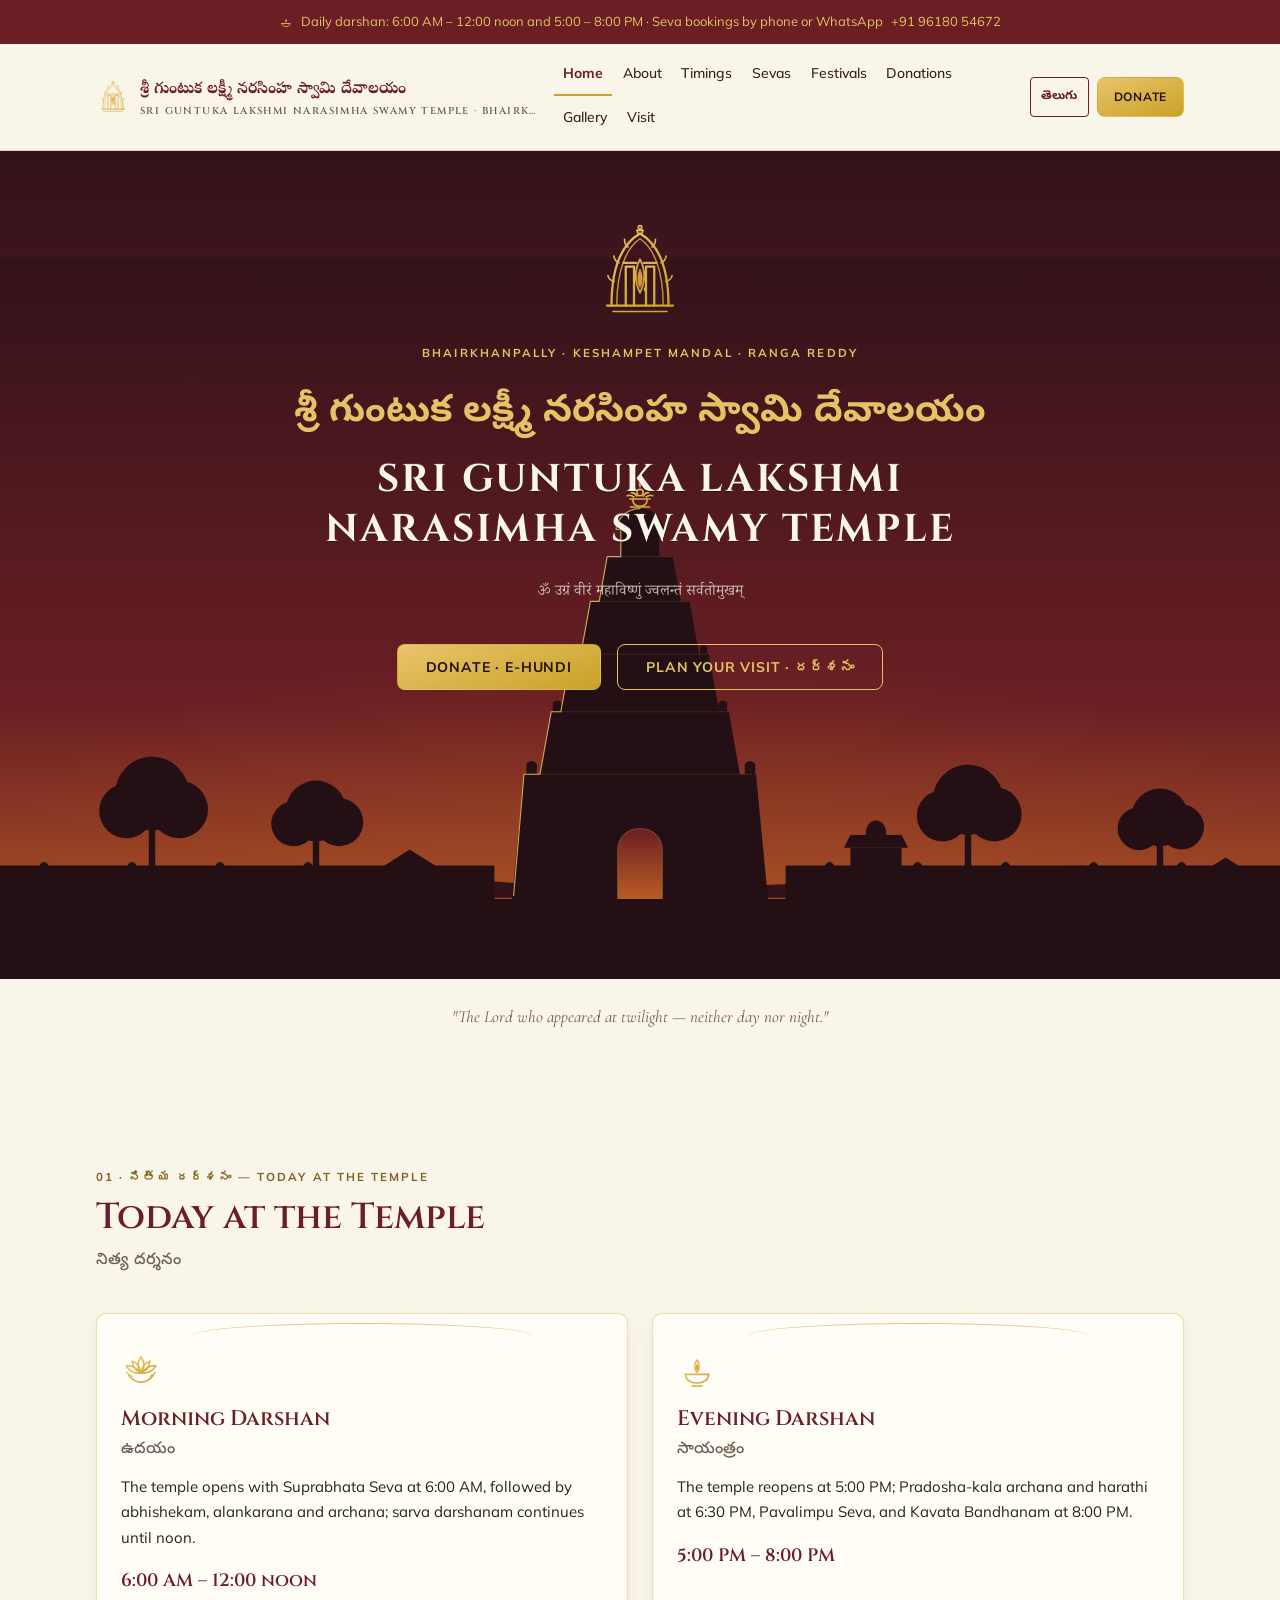
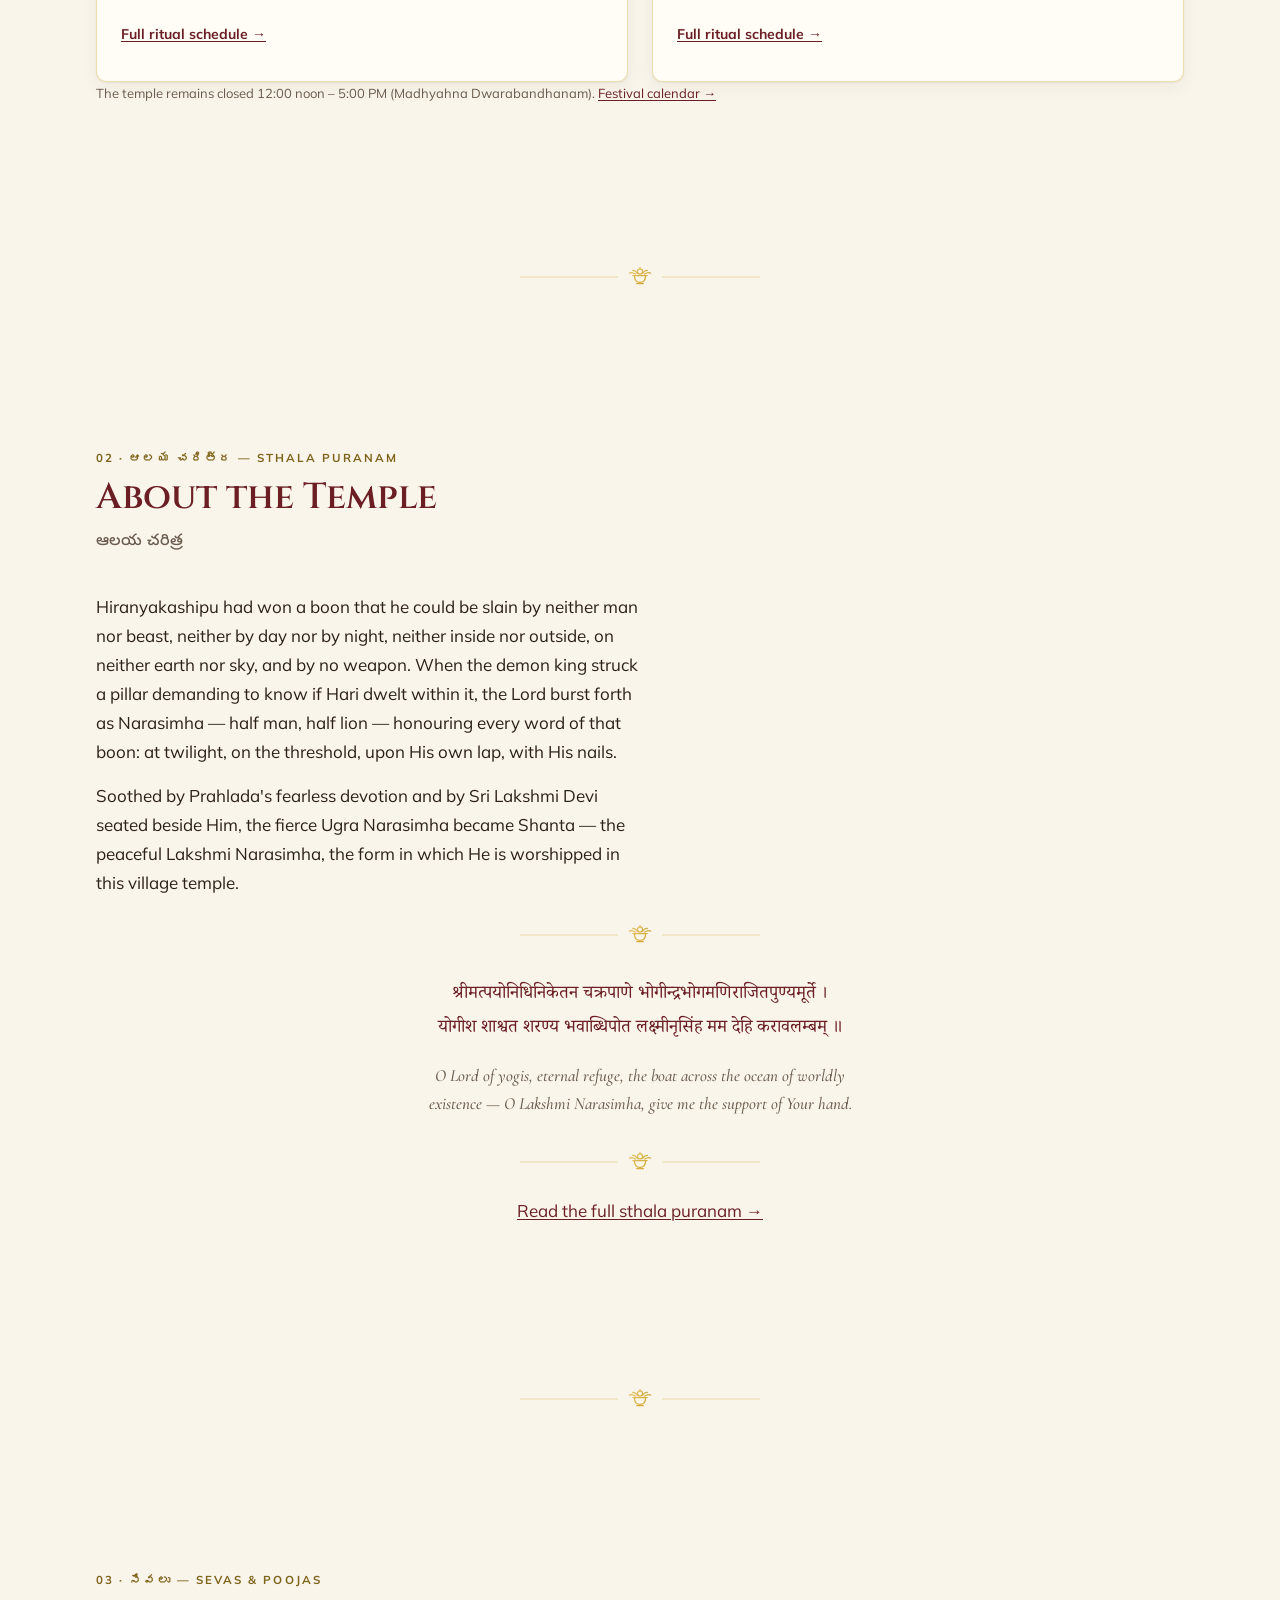
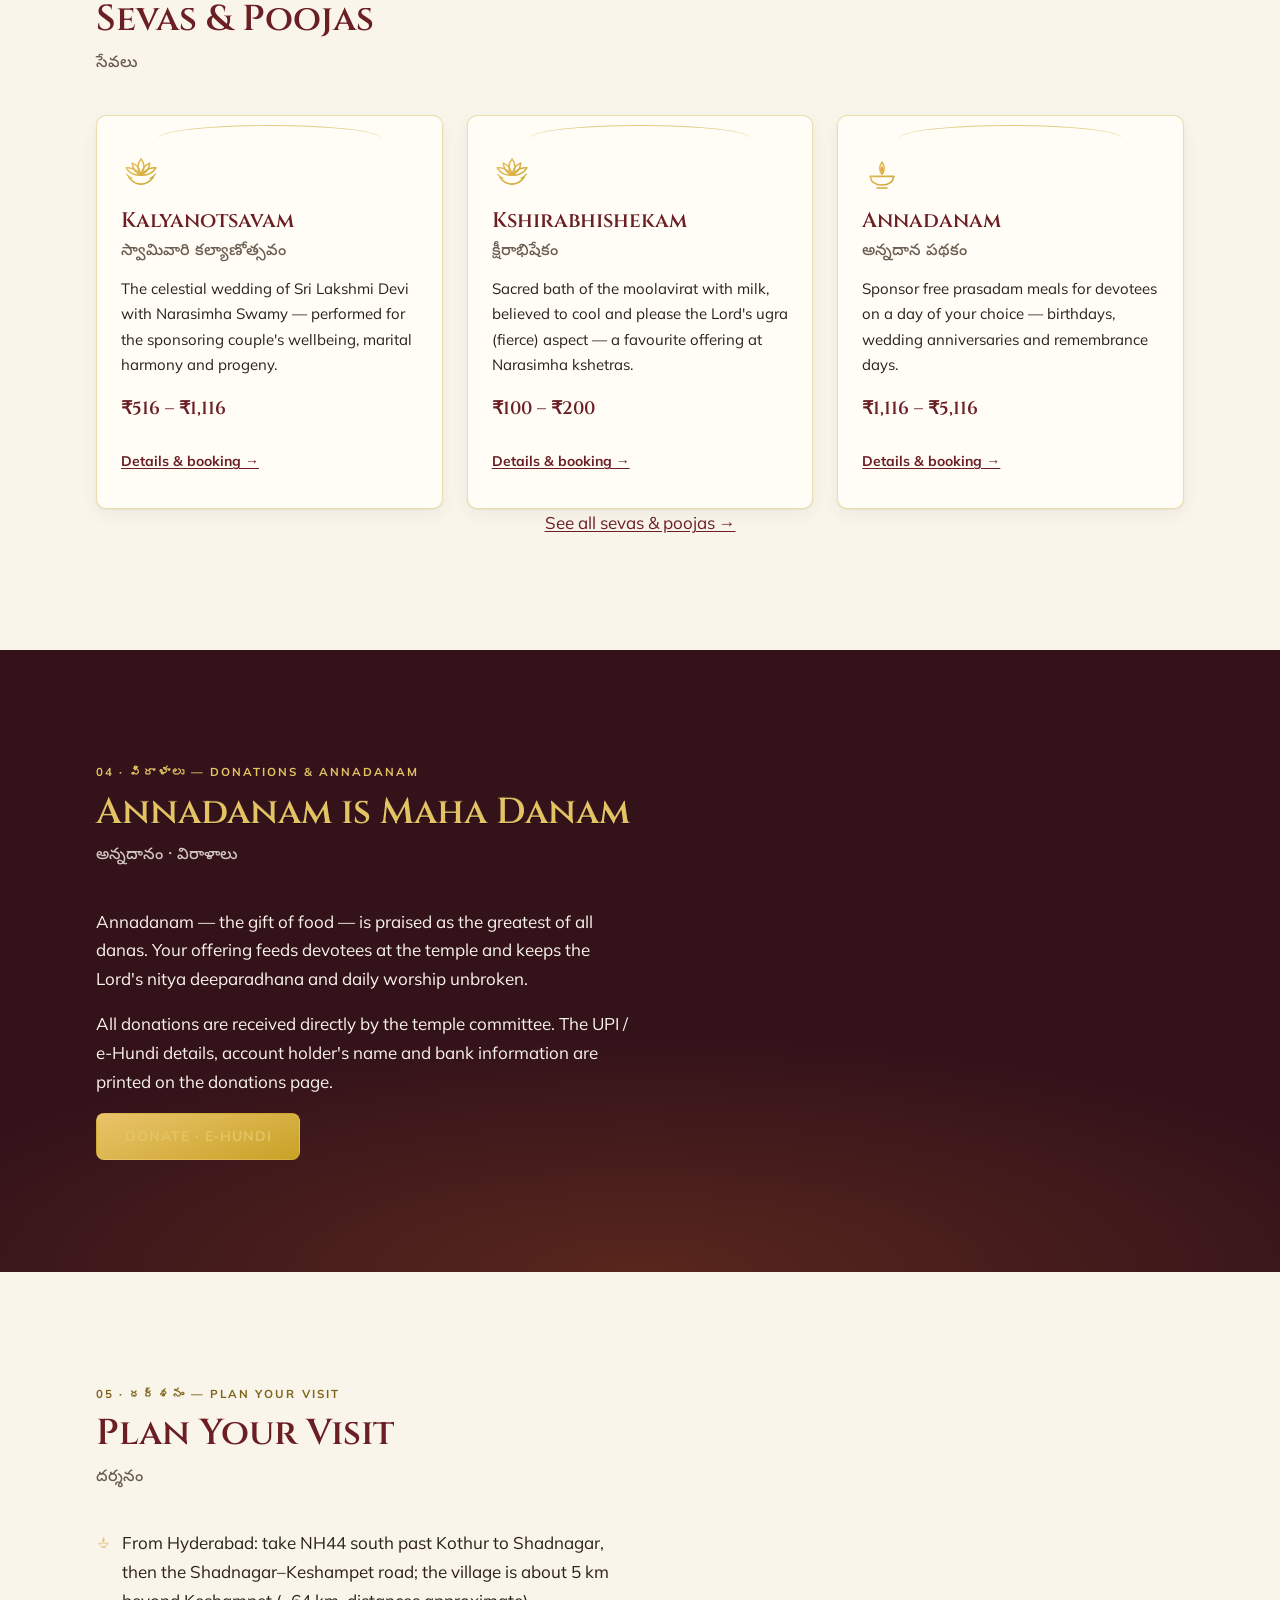
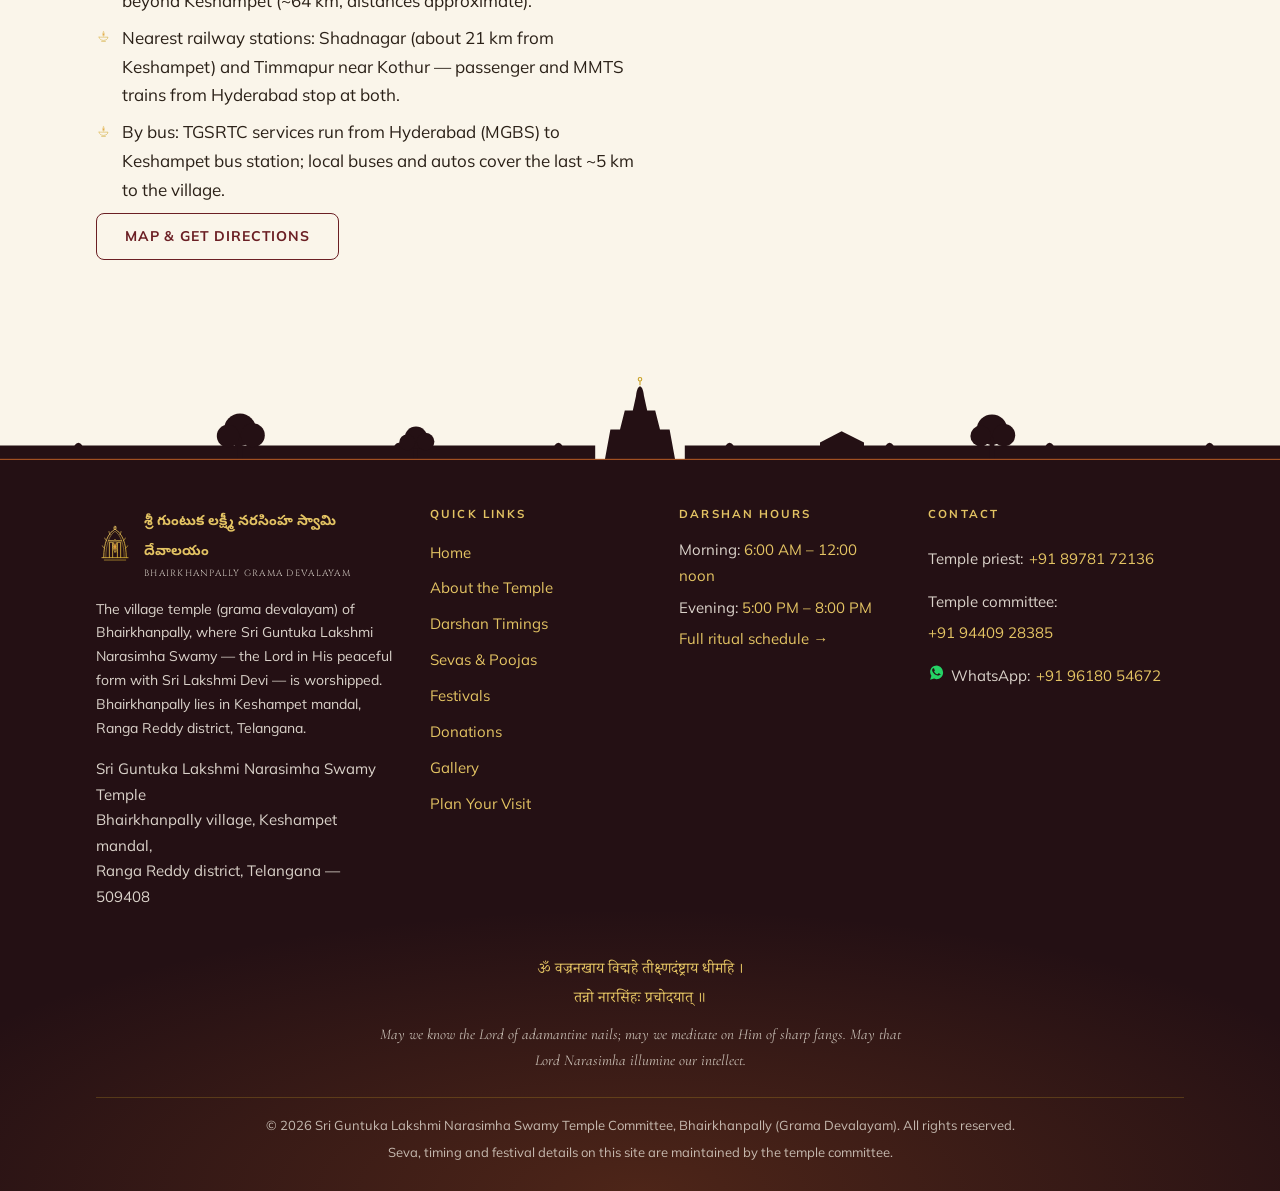
==== commit 6a043131: "Telugu proofreading fixes (3 independent reviewers + reconciliation) - about.html: honorific verb fo" ====
--- a/index.html
+++ b/index.html
@@ -3,23 +3,25 @@
 <head>
   <meta charset="utf-8">
   <meta name="viewport" content="width=device-width, initial-scale=1">
-  <title>Sri Lakshmi Narasimha Swamy Temple, Bhairkhanpally · Keshampet Mandal, Ranga Reddy District</title>
-  <meta name="description" content="Sri Lakshmi Narasimha Swamy Temple at Bhairkhanpally village, Keshampet mandal, Ranga Reddy district, Telangana — 509408. Daily darshan 6:00 AM – 12:00 noon and 5:00 – 8:00 PM; sevas, festivals, annadanam and how to reach.">
-  <meta property="og:title" content="శ్రీ లక్ష్మీ నరసింహ స్వామి దేవాలయం · Sri Lakshmi Narasimha Swamy Temple, Bhairkhanpally">
+  <title>Sri Guntuka Lakshmi Narasimha Swamy Temple, Bhairkhanpally · Keshampet Mandal, Ranga Reddy District</title>
+  <meta name="description" content="Sri Guntuka Lakshmi Narasimha Swamy Temple at Bhairkhanpally village, Keshampet mandal, Ranga Reddy district, Telangana — 509408. Daily darshan 6:00 AM – 12:00 noon and 5:00 – 8:00 PM; sevas, festivals, annadanam and how to reach.">
+  <meta property="og:title" content="శ్రీ గుంటుక లక్ష్మీ నరసింహ స్వామి దేవాలయం · Sri Guntuka Lakshmi Narasimha Swamy Temple, Bhairkhanpally">
   <meta property="og:description" content="Daily darshan 6:00 AM – 12:00 noon and 5:00 – 8:00 PM. Sevas, festivals, annadanam and directions — Bhairkhanpally, Keshampet mandal, Ranga Reddy district, 509408.">
   <meta property="og:type" content="website">
   <link rel="icon" type="image/svg+xml" href="assets/favicon.svg">
   <link rel="preconnect" href="https://fonts.googleapis.com">
   <link rel="preconnect" href="https://fonts.gstatic.com" crossorigin>
   <link href="https://fonts.googleapis.com/css2?family=Cinzel:wght@400;600;700&family=Mulish:wght@400;500;700&family=Cormorant+Garamond:ital,wght@1,500;1,600&family=Noto+Serif+Telugu:wght@500;700&family=Noto+Sans+Telugu:wght@400;500&family=Noto+Serif+Devanagari:wght@400;500&display=swap" rel="stylesheet">
+  <!-- Apply the saved/default language (Telugu) before first paint; see css .lang-pending -->
+  <script>(function(h){h.className+=(h.className?' ':'')+'lang-pending';setTimeout(function(){h.classList.remove('lang-pending');},1500);})(document.documentElement)</script>
   <link rel="stylesheet" href="css/styles.css">
   <script type="application/ld+json">
   {
     "@context": "https://schema.org",
     "@type": "HinduTemple",
-    "name": "Sri Lakshmi Narasimha Swamy Temple",
-    "alternateName": "శ్రీ లక్ష్మీ నరసింహ స్వామి దేవాలయం",
-    "description": "Village temple (grama devalayam) of Sri Lakshmi Narasimha Swamy at Bhairkhanpally, Keshampet mandal, Ranga Reddy district, Telangana.",
+    "name": "Sri Guntuka Lakshmi Narasimha Swamy Temple",
+    "alternateName": "శ్రీ గుంటుక లక్ష్మీ నరసింహ స్వామి దేవాలయం",
+    "description": "Swayambhu village temple (grama devalayam) of Sri Guntuka Lakshmi Narasimha Swamy at Bhairkhanpally, Keshampet mandal, Ranga Reddy district, Telangana. By tradition the Lord has been worshipped here for about 312 years.",
     "address": {
       "@type": "PostalAddress",
       "streetAddress": "Bhairkhanpally village",
@@ -27,20 +29,22 @@
       "addressRegion": "Telangana",
       "postalCode": "509408",
       "addressCountry": "IN"
-    }
+    },
+    "telephone": "+91-96180-54672",
+    "openingHours": ["Mo-Su 06:00-12:00", "Mo-Su 17:00-20:00"]
   }
   </script>
 </head>
 <body>
 <!-- ============================================================
-     HOME — Sri Lakshmi Narasimha Swamy Temple, Bhairkhanpally
+     HOME — Sri Guntuka Lakshmi Narasimha Swamy Temple, Bhairkhanpally
      Built from STYLEGUIDE.md components only; no page-level <style>
      blocks or inline styles were added. All committee-editable
      values are marked with EDIT-ME comments (search "EDIT-ME").
      ============================================================ -->
 
 <!-- ========================================================================
-     CANONICAL HEADER — Sri Lakshmi Narasimha Swamy Temple, Bhairkhanpally
+     CANONICAL HEADER — Sri Guntuka Lakshmi Narasimha Swamy Temple, Bhairkhanpally
      Copy this file's contents VERBATIM as the first thing inside <body>
      on every page. The ONLY permitted change: add aria-current="page" to
      the nav link of the page you are building (and nothing else).
@@ -64,9 +68,8 @@
       <span data-en="Daily darshan: 6:00 AM – 12:00 noon and 5:00 – 8:00 PM · Seva bookings by phone or WhatsApp"
             data-te="నిత్య దర్శనం: ఉదయం 6:00 – మధ్యాహ్నం 12:00, సాయంత్రం 5:00 – రాత్రి 8:00 · సేవల బుకింగ్ ఫోన్ / వాట్సాప్ ద్వారా">Daily darshan: 6:00 AM – 12:00 noon and 5:00 – 8:00 PM · Seva bookings by phone or WhatsApp</span>
     </p>
-    <!-- EDIT-ME: Replace +91XXXXXXXXXX in the href AND the visible number with the
-         temple's main contact number (keep the tel:+91 format, digits only, no spaces). -->
-    <a class="announce__call" href="tel:+91XXXXXXXXXX"><span class="placeholder">+91 XXXXX XXXXX</span></a>
+    <!-- Temple cell — general enquiries and online donations (from the 2026 Brahmotsavam invitation). -->
+    <a class="announce__call" href="tel:+919618054672"><span>+91 96180 54672</span></a>
   </div>
 </div>
 
@@ -76,8 +79,8 @@
     <a class="brand" href="index.html">
       <img class="brand__emblem" src="assets/emblem.svg" alt="" width="34" height="34">
       <span class="brand__names">
-        <span class="brand__te te-display" lang="te">శ్రీ లక్ష్మీ నరసింహ స్వామి దేవాలయం</span>
-        <span class="brand__en" lang="en">Sri Lakshmi Narasimha Swamy Temple · Bhairkhanpally</span>
+        <span class="brand__te te-display" lang="te">శ్రీ గుంటుక లక్ష్మీ నరసింహ స్వామి దేవాలయం</span>
+        <span class="brand__en" lang="en">Sri Guntuka Lakshmi Narasimha Swamy Temple · Bhairkhanpally</span>
       </span>
     </a>
 
@@ -126,8 +129,8 @@
       <p class="hero__emblem"><img src="assets/emblem.svg" alt="" width="96" height="96"></p>
       <span class="hero__kicker" lang="en">Bhairkhanpally · Keshampet Mandal · Ranga Reddy</span>
       <h1>
-        <span class="hero__title-te" lang="te">శ్రీ లక్ష్మీ నరసింహ స్వామి దేవాలయం</span>
-        <span class="hero__title-en" lang="en">Sri Lakshmi Narasimha Swamy Temple</span>
+        <span class="hero__title-te" lang="te">శ్రీ గుంటుక లక్ష్మీ నరసింహ స్వామి దేవాలయం</span>
+        <span class="hero__title-en" lang="en">Sri Guntuka Lakshmi Narasimha Swamy Temple</span>
       </h1>
       <span class="hero__sloka" lang="sa">ॐ उग्रं वीरं महाविष्णुं ज्वलन्तं सर्वतोमुखम्</span>
       <div class="hero__ctas">
@@ -382,7 +385,7 @@
 </main>
 
 <!-- ========================================================================
-     CANONICAL FOOTER — Sri Lakshmi Narasimha Swamy Temple, Bhairkhanpally
+     CANONICAL FOOTER — Sri Guntuka Lakshmi Narasimha Swamy Temple, Bhairkhanpally
      Copy this file's contents VERBATIM as the last thing inside <body>
      on every page (after </main>). Do not restyle or restructure it.
      It ends with the shared <script src="js/main.js" defer> tag — include
@@ -431,21 +434,20 @@
         <p class="footer-seal">
           <img src="assets/emblem.svg" alt="" width="38" height="38">
           <span>
-            <span class="footer-seal__te" lang="te">శ్రీ లక్ష్మీ నరసింహ స్వామి దేవాలయం</span>
+            <span class="footer-seal__te" lang="te">శ్రీ గుంటుక లక్ష్మీ నరసింహ స్వామి దేవాలయం</span>
             <span class="footer-seal__en" lang="en">Bhairkhanpally Grama Devalayam</span>
           </span>
         </p>
-        <!-- EDIT-ME: Confirm the Telugu spelling of the village name (భైర్ఖాన్‌పల్లి)
-             with the temple committee before publishing. -->
+        <!-- Village name spelling confirmed as బైర్ఖాన్‌పల్లి (2026 Brahmotsavam invitation). -->
         <p class="footer-about" data-lang="en">The village temple (grama devalayam) of Bhairkhanpally,
-          where Sri Lakshmi Narasimha Swamy — the Lord in His peaceful form with Sri Lakshmi Devi —
+          where Sri Guntuka Lakshmi Narasimha Swamy — the Lord in His peaceful form with Sri Lakshmi Devi —
           is worshipped. Bhairkhanpally lies in Keshampet mandal, Ranga Reddy district, Telangana.</p>
-        <p class="footer-about" data-lang="te" lang="te" hidden>భైర్ఖాన్‌పల్లి గ్రామ దేవాలయం —
-          శ్రీ లక్ష్మీ దేవి సమేతంగా శాంత స్వరూపుడైన శ్రీ లక్ష్మీ నరసింహ స్వామివారు ఇక్కడ కొలువై ఉన్నారు.
-          భైర్ఖాన్‌పల్లి కేశంపేట మండలం, రంగారెడ్డి జిల్లా, తెలంగాణలో ఉంది.</p>
+        <p class="footer-about" data-lang="te" lang="te" hidden>బైర్ఖాన్‌పల్లి గ్రామ దేవాలయం —
+          శ్రీ లక్ష్మీ దేవి సమేతంగా శాంత స్వరూపుడైన శ్రీ గుంటుక లక్ష్మీ నరసింహ స్వామివారు ఇక్కడ కొలువై ఉన్నారు.
+          బైర్ఖాన్‌పల్లి కేశంపేట మండలం, రంగారెడ్డి జిల్లా, తెలంగాణలో ఉంది.</p>
         <address class="footer-address">
-          <span data-en="Sri Lakshmi Narasimha Swamy Temple" data-te="శ్రీ లక్ష్మీ నరసింహ స్వామి దేవాలయం">Sri Lakshmi Narasimha Swamy Temple</span><br>
-          <span data-en="Bhairkhanpally village, Keshampet mandal," data-te="భైర్ఖాన్‌పల్లి గ్రామం, కేశంపేట మండలం,">Bhairkhanpally village, Keshampet mandal,</span><br>
+          <span data-en="Sri Guntuka Lakshmi Narasimha Swamy Temple" data-te="శ్రీ గుంటుక లక్ష్మీ నరసింహ స్వామి దేవాలయం">Sri Guntuka Lakshmi Narasimha Swamy Temple</span><br>
+          <span data-en="Bhairkhanpally village, Keshampet mandal," data-te="బైర్ఖాన్‌పల్లి గ్రామం, కేశంపేట మండలం,">Bhairkhanpally village, Keshampet mandal,</span><br>
           <span data-en="Ranga Reddy district, Telangana — 509408" data-te="రంగారెడ్డి జిల్లా, తెలంగాణ — 509408">Ranga Reddy district, Telangana — 509408</span>
         </address>
       </div>
@@ -482,27 +484,24 @@
       <div class="footer-col">
         <h2 class="footer-col__title" data-en="Contact" data-te="సంప్రదించండి">Contact</h2>
         <ul class="footer-phones">
-          <!-- EDIT-ME: Replace +91XXXXXXXXXX in each href AND each visible number
-               with real numbers (href format: tel:+91 then 10 digits, no spaces). -->
+          <!-- Temple contacts (published in the 2026 Brahmotsavam invitation). -->
           <li>
-            <a class="footer-phone" href="tel:+91XXXXXXXXXX">
+            <a class="footer-phone" href="tel:+918978172136">
               <span class="footer-phone__label" data-en="Temple priest:" data-te="అర్చకులు:">Temple priest:</span>
-              <span class="placeholder">+91 XXXXX XXXXX</span>
+              <span>+91 89781 72136</span>
             </a>
           </li>
           <li>
-            <a class="footer-phone" href="tel:+91XXXXXXXXXX">
+            <a class="footer-phone" href="tel:+919440928385">
               <span class="footer-phone__label" data-en="Temple committee:" data-te="ఆలయ కమిటీ:">Temple committee:</span>
-              <span class="placeholder">+91 XXXXX XXXXX</span>
+              <span>+91 94409 28385</span>
             </a>
           </li>
-          <!-- EDIT-ME: Replace 91XXXXXXXXXX with the WhatsApp number (country code 91
-               + 10 digits, no plus sign, no spaces). The message text is pre-filled. -->
           <li>
-            <a class="footer-phone" href="https://wa.me/91XXXXXXXXXX?text=Namaskaram%2C%20I%20want%20to%20know%20about%20sevas%20at%20Sri%20Lakshmi%20Narasimha%20Swamy%20Temple%2C%20Bhairkhanpally.">
+            <a class="footer-phone" href="https://wa.me/919618054672?text=Namaskaram%2C%20I%20want%20to%20know%20about%20sevas%20at%20Sri%20Guntuka%20Lakshmi%20Narasimha%20Swamy%20Temple%2C%20Bhairkhanpally.">
               <svg class="wa-glyph" viewBox="0 0 32 32" aria-hidden="true" focusable="false"><path fill="#25D366" d="M16 3C9.4 3 4 8.3 4 14.9c0 2.6.8 5 2.3 7L4 29l7.3-2.2c1.9 1 3.9 1.5 4.7 1.5 6.6 0 12-5.3 12-11.9S22.6 3 16 3zm5.9 16.9c-.3.8-1.7 1.6-2.4 1.6-.6.1-1.4.1-2.2-.2-.5-.2-1.2-.4-2-.8-3.6-1.5-5.9-5.2-6.1-5.4-.2-.2-1.5-1.9-1.5-3.7 0-1.8 1-2.7 1.3-3 .3-.4.7-.4 1-.4h.7c.2 0 .5-.1.8.6.3.8 1 2.7 1.1 2.9.1.2.2.4 0 .7-.1.3-.2.4-.4.7l-.6.7c-.2.2-.4.4-.2.8.2.4 1 1.7 2.2 2.7 1.5 1.4 2.8 1.8 3.2 2 .4.2.6.2.9-.1.2-.3 1-1.2 1.3-1.6.3-.4.5-.3.9-.2.4.1 2.2 1 2.6 1.2.4.2.6.3.7.5.1.2.1.9-.2 1.7z"/></svg>
               <span class="footer-phone__label" data-en="WhatsApp:" data-te="వాట్సాప్:">WhatsApp:</span>
-              <span class="placeholder">+91 XXXXX XXXXX</span>
+              <span>+91 96180 54672</span>
             </a>
           </li>
         </ul>
@@ -519,8 +518,8 @@
 
     <div class="footer-bottom">
       <p>© <span data-year>2026</span>
-        <span data-en="Sri Lakshmi Narasimha Swamy Temple Committee, Bhairkhanpally (Grama Devalayam). All rights reserved."
-              data-te="శ్రీ లక్ష్మీ నరసింహ స్వామి దేవాలయ కమిటీ, భైర్ఖాన్‌పల్లి (గ్రామ దేవాలయం). సర్వ హక్కులు కమిటీవే.">Sri Lakshmi Narasimha Swamy Temple Committee, Bhairkhanpally (Grama Devalayam). All rights reserved.</span></p>
+        <span data-en="Sri Guntuka Lakshmi Narasimha Swamy Temple Committee, Bhairkhanpally (Grama Devalayam). All rights reserved."
+              data-te="శ్రీ గుంటుక లక్ష్మీ నరసింహ స్వామి దేవాలయ కమిటీ, బైర్ఖాన్‌పల్లి (గ్రామ దేవాలయం). సర్వ హక్కులు కమిటీవే.">Sri Guntuka Lakshmi Narasimha Swamy Temple Committee, Bhairkhanpally (Grama Devalayam). All rights reserved.</span></p>
       <p class="small"
          data-en="Seva, timing and festival details on this site are maintained by the temple committee."
          data-te="ఈ సైట్‌లోని సేవలు, దర్శన వేళలు, ఉత్సవ వివరాలు ఆలయ కమిటీ నిర్వహణలో ఉంటాయి.">Seva, timing and festival details on this site are maintained by the temple committee.</p>
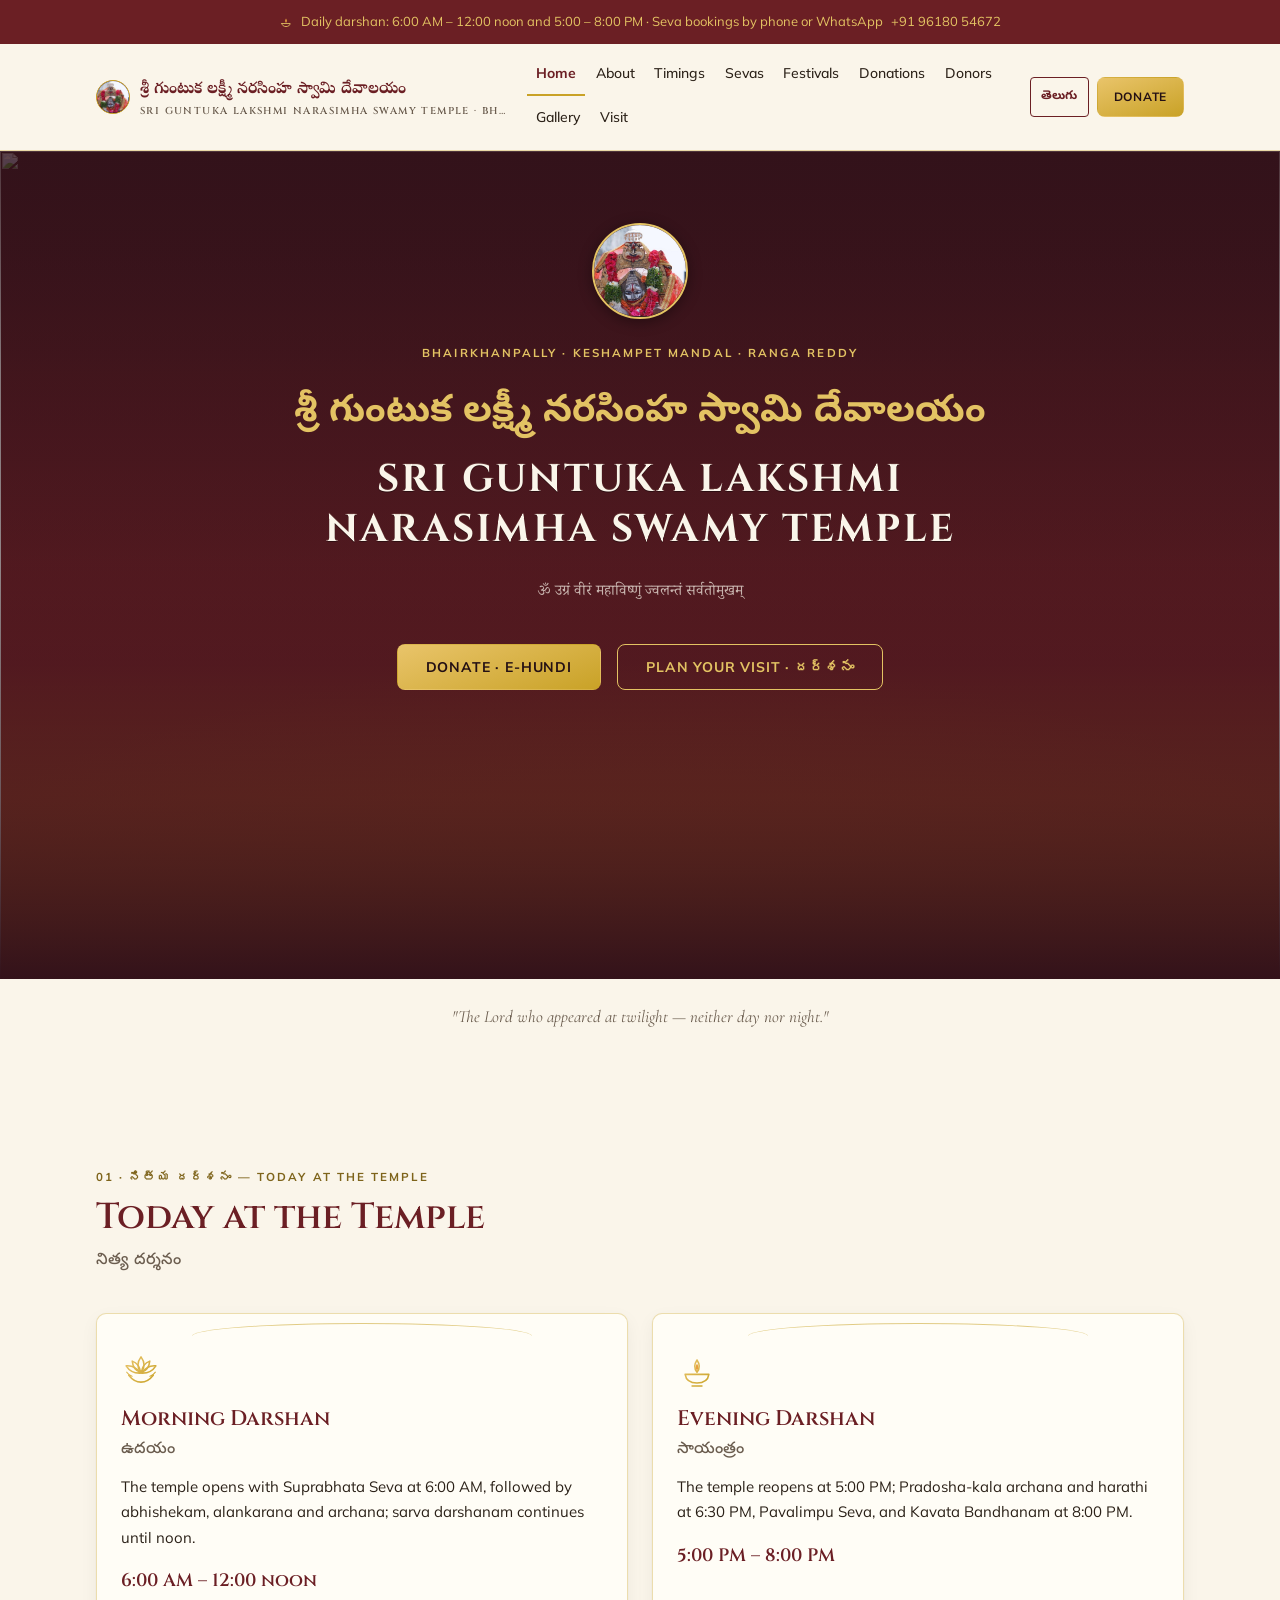
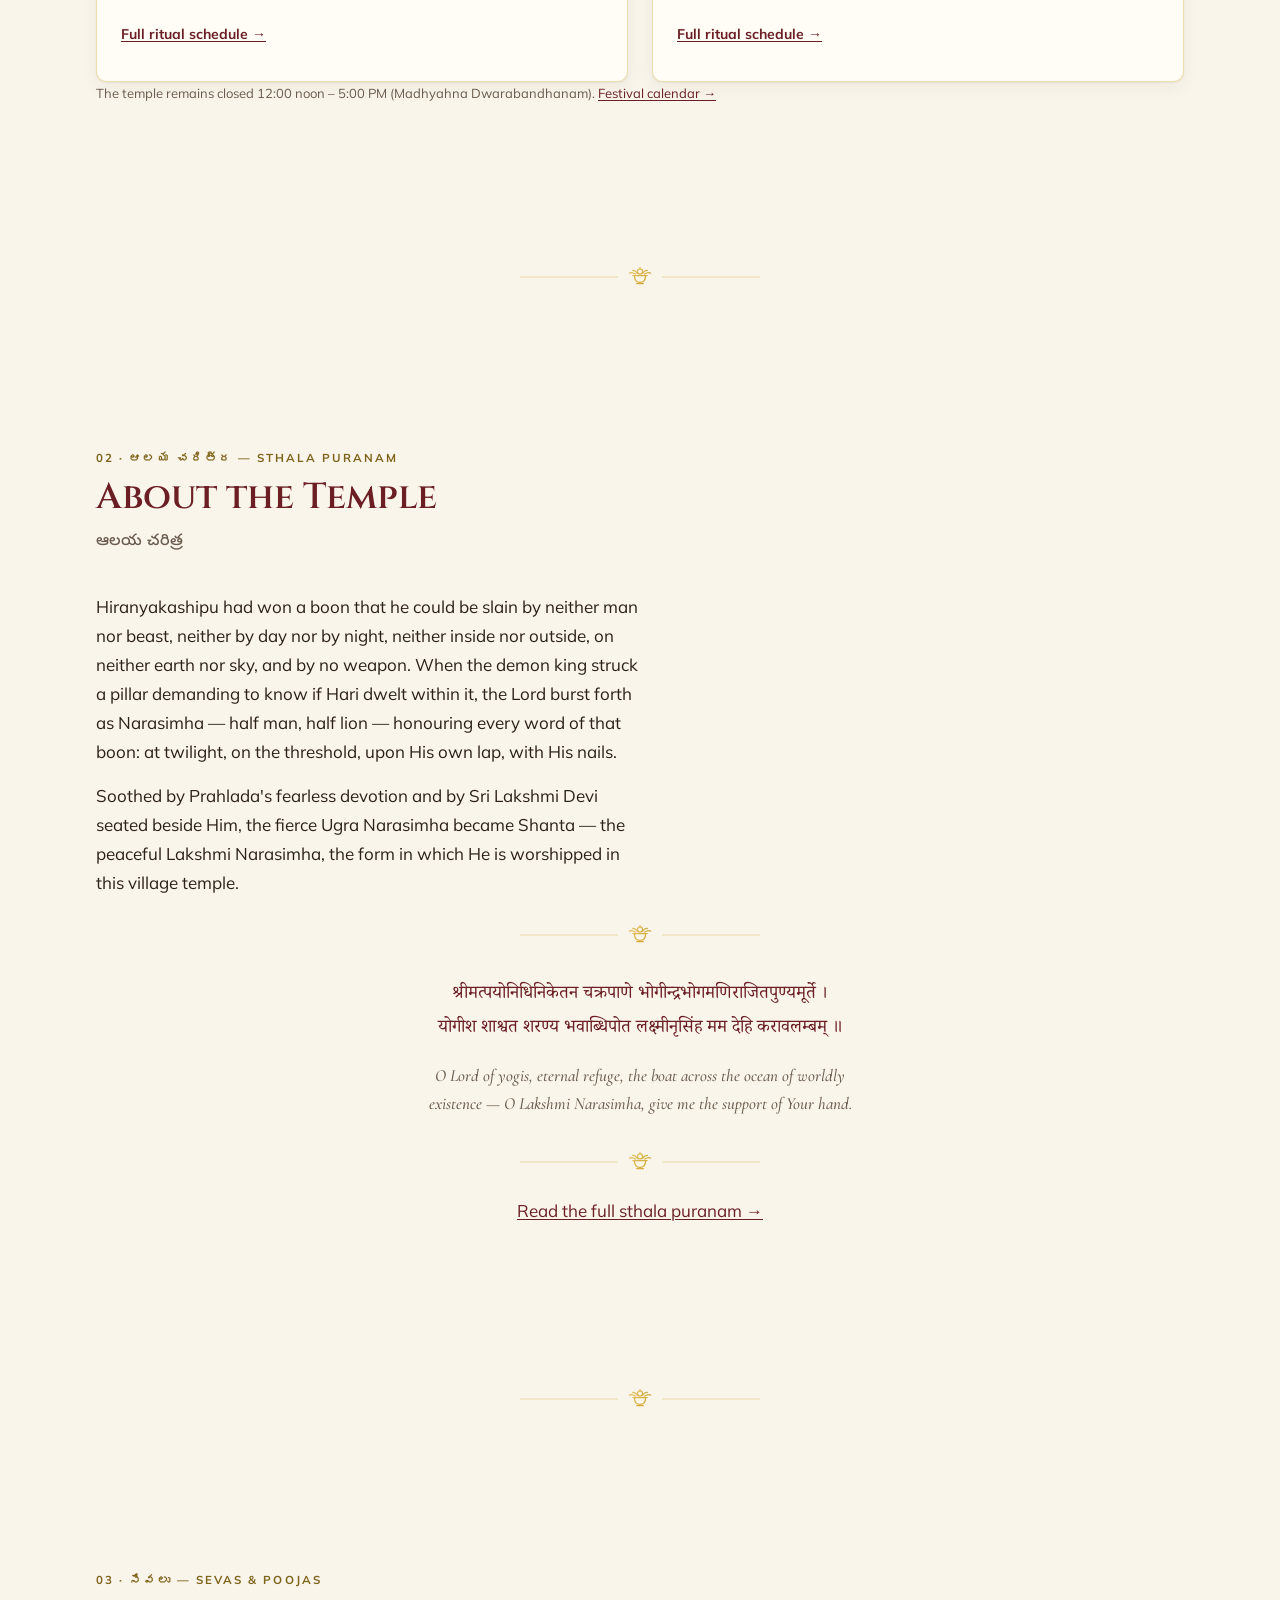
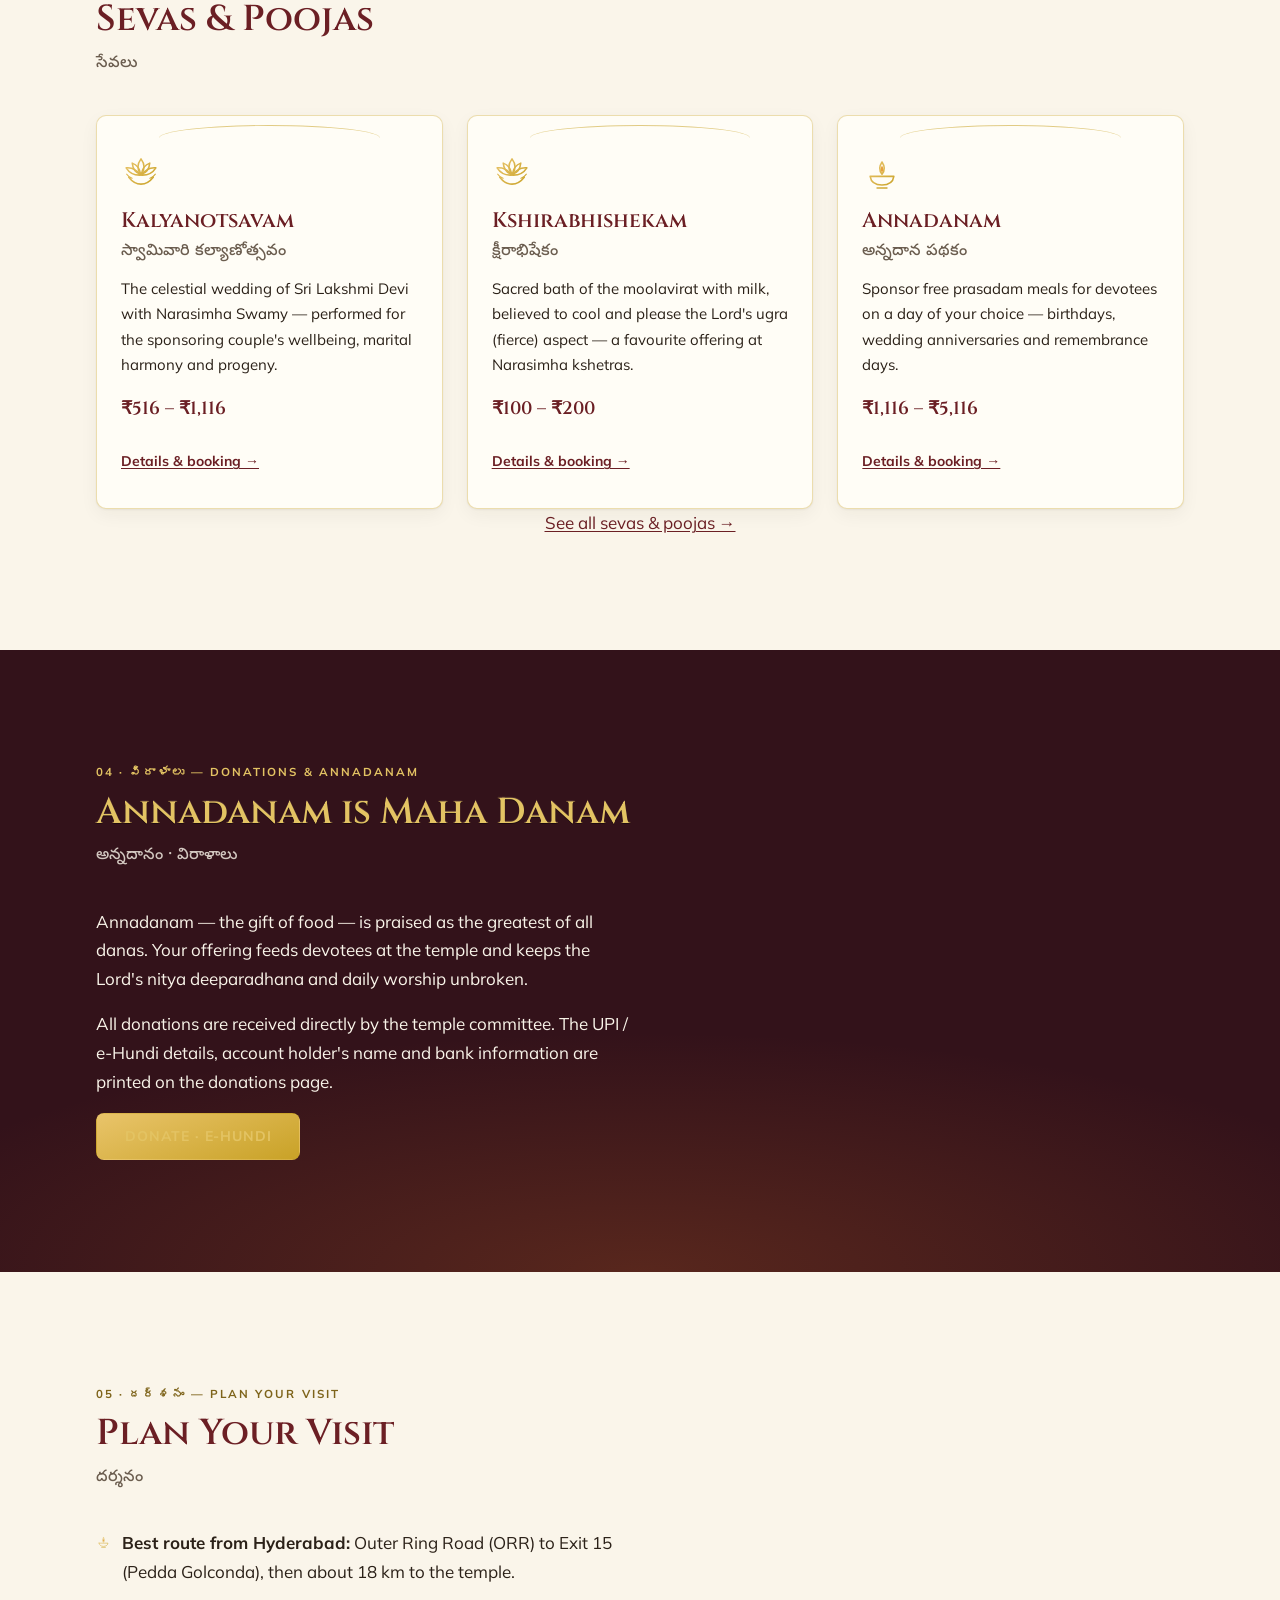
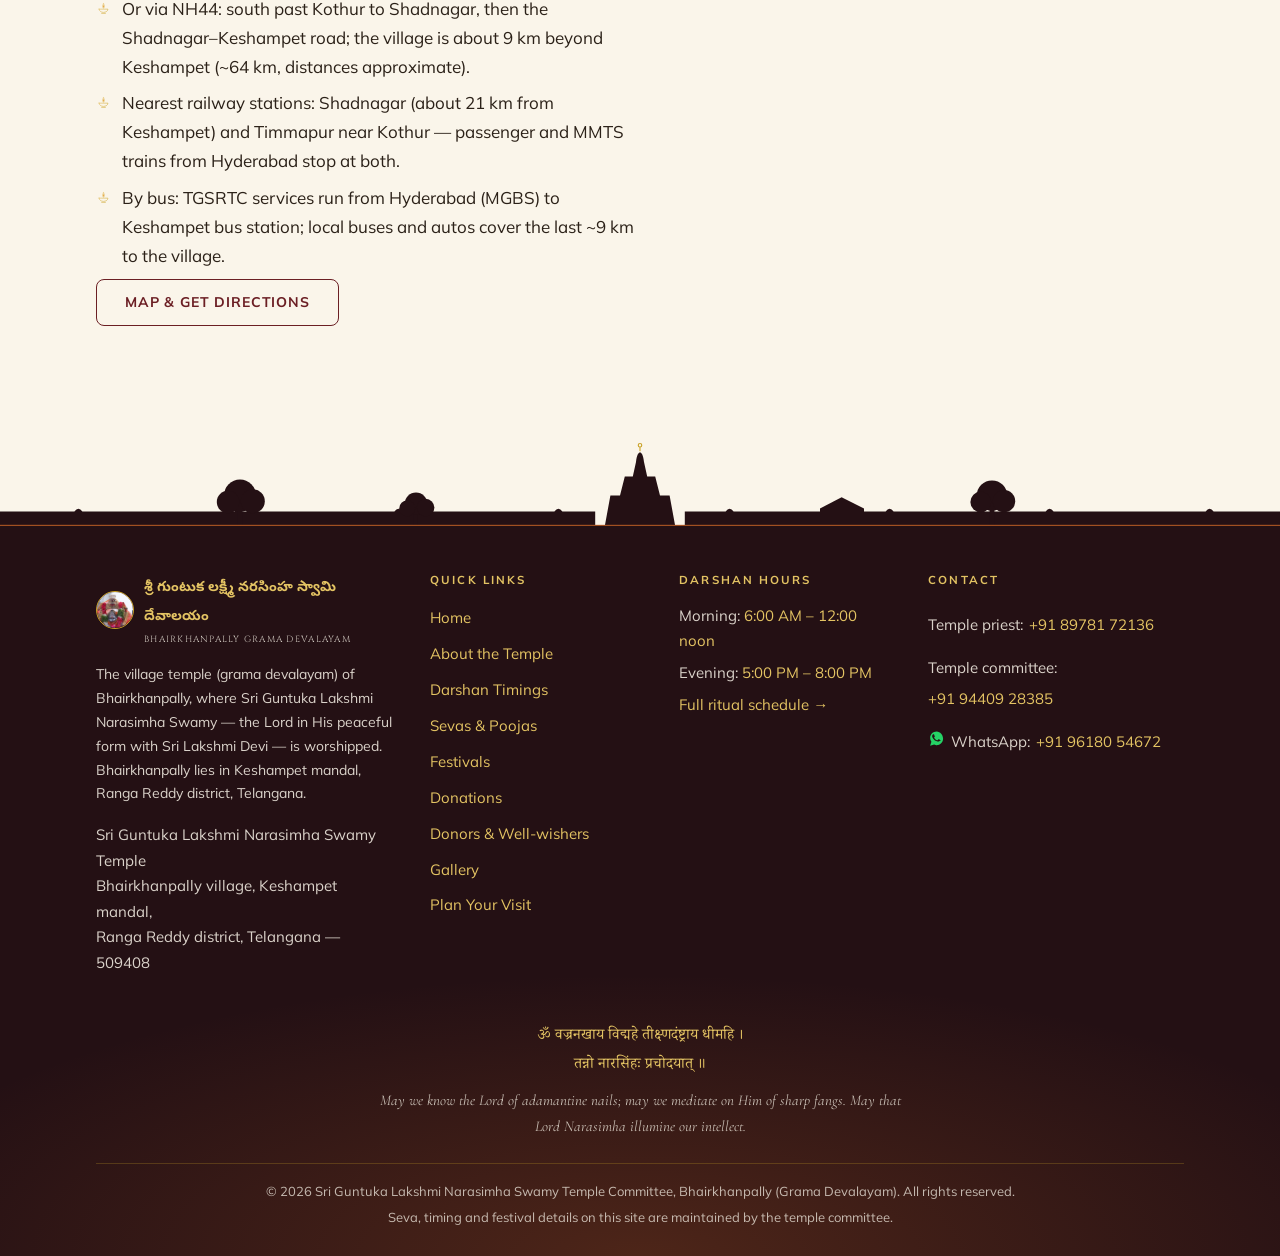
==== commit 1a0b0510: "Use the utsava-murti deity photo as the temple logo; fix 2 captions The core deity image (the utsava" ====
--- a/index.html
+++ b/index.html
@@ -8,7 +8,8 @@
   <meta property="og:title" content="శ్రీ గుంటుక లక్ష్మీ నరసింహ స్వామి దేవాలయం · Sri Guntuka Lakshmi Narasimha Swamy Temple, Bhairkhanpally">
   <meta property="og:description" content="Daily darshan 6:00 AM – 12:00 noon and 5:00 – 8:00 PM. Sevas, festivals, annadanam and directions — Bhairkhanpally, Keshampet mandal, Ranga Reddy district, 509408.">
   <meta property="og:type" content="website">
-  <link rel="icon" type="image/svg+xml" href="assets/favicon.svg">
+  <link rel="icon" type="image/png" sizes="32x32" href="assets/logo/favicon-32.png">
+  <link rel="apple-touch-icon" href="assets/logo/favicon-180.png">
   <link rel="preconnect" href="https://fonts.googleapis.com">
   <link rel="preconnect" href="https://fonts.gstatic.com" crossorigin>
   <link href="https://fonts.googleapis.com/css2?family=Cinzel:wght@400;600;700&family=Mulish:wght@400;500;700&family=Cormorant+Garamond:ital,wght@1,500;1,600&family=Noto+Serif+Telugu:wght@500;700&family=Noto+Sans+Telugu:wght@400;500&family=Noto+Serif+Devanagari:wght@400;500&display=swap" rel="stylesheet">
@@ -77,7 +78,7 @@
   <div class="container site-header__inner">
 
     <a class="brand" href="index.html">
-      <img class="brand__emblem" src="assets/emblem.svg" alt="" width="34" height="34">
+      <img class="brand__emblem" src="assets/logo/deity.jpg" alt="" width="34" height="34">
       <span class="brand__names">
         <span class="brand__te te-display" lang="te">శ్రీ గుంటుక లక్ష్మీ నరసింహ స్వామి దేవాలయం</span>
         <span class="brand__en" lang="en">Sri Guntuka Lakshmi Narasimha Swamy Temple · Bhairkhanpally</span>
@@ -106,6 +107,7 @@
         <li><a href="sevas.html" data-en="Sevas" data-te="సేవలు">Sevas</a></li>
         <li><a href="festivals.html" data-en="Festivals" data-te="ఉత్సవాలు">Festivals</a></li>
         <li><a href="donations.html" data-en="Donations" data-te="విరాళాలు">Donations</a></li>
+        <li><a href="donors.html" data-en="Donors" data-te="దాతలు">Donors</a></li>
         <li><a href="gallery.html" data-en="Gallery" data-te="ఫోటో గ్యాలరీ">Gallery</a></li>
         <li><a href="visit.html" data-en="Visit" data-te="దర్శనం">Visit</a></li>
       </ul>
@@ -122,11 +124,11 @@
        ================================================================ -->
   <section class="hero">
     <div class="hero__glow" aria-hidden="true"></div>
-    <div class="hero__art" aria-hidden="true">
-      <img src="assets/gopuram-hero.svg" alt="" width="1600" height="900">
+    <div class="hero__art hero__art--photo" aria-hidden="true">
+      <img src="assets/photos/gopuram.jpg" alt="" width="901" height="676">
     </div>
     <div class="hero__content">
-      <p class="hero__emblem"><img src="assets/emblem.svg" alt="" width="96" height="96"></p>
+      <p class="hero__emblem"><img src="assets/logo/deity.jpg" alt="Sri Lakshmi Narasimha Swamy" width="96" height="96"></p>
       <span class="hero__kicker" lang="en">Bhairkhanpally · Keshampet Mandal · Ranga Reddy</span>
       <h1>
         <span class="hero__title-te" lang="te">శ్రీ గుంటుక లక్ష్మీ నరసింహ స్వామి దేవాలయం</span>
@@ -359,20 +361,24 @@
 
       <div class="measure">
         <ul class="diya-list">
-          <li data-lang="en">From Hyderabad: take NH44 south past Kothur to Shadnagar, then the
-              Shadnagar–Keshampet road; the village is about 5 km beyond Keshampet
+          <li data-lang="en"><strong>Best route from Hyderabad:</strong> Outer Ring Road (ORR) to
+              Exit 15 (Pedda Golconda), then about 18 km to the temple.</li>
+          <li data-lang="te" lang="te" hidden><strong>హైదరాబాద్ నుంచి ఉత్తమ మార్గం:</strong>
+              ఔటర్ రింగ్ రోడ్డు (ORR) 15వ ఎగ్జిట్ (పెద్ద గోల్కొండ), అక్కడి నుంచి ఆలయం సుమారు 18 కి.మీ.</li>
+          <li data-lang="en">Or via NH44: south past Kothur to Shadnagar, then the
+              Shadnagar–Keshampet road; the village is about 9 km beyond Keshampet
               (~64 km, distances approximate).</li>
-          <li data-lang="te" lang="te" hidden>హైదరాబాద్ నుంచి: NH44 మీదుగా కొత్తూరు దాటి షాద్‌నగర్,
-              అక్కడి నుంచి కేశంపేట రోడ్డు; కేశంపేట దాటాక సుమారు 5 కి.మీ. (మొత్తం సుమారు 64 కి.మీ.).</li>
+          <li data-lang="te" lang="te" hidden>లేదా NH44 మీదుగా: కొత్తూరు దాటి షాద్‌నగర్,
+              అక్కడి నుంచి కేశంపేట రోడ్డు; కేశంపేట దాటాక సుమారు 9 కి.మీ. (మొత్తం సుమారు 64 కి.మీ.).</li>
           <li data-lang="en">Nearest railway stations: Shadnagar (about 21 km from Keshampet) and
               Timmapur near Kothur — passenger and MMTS trains from Hyderabad stop at both.</li>
           <li data-lang="te" lang="te" hidden>సమీప రైల్వే స్టేషన్లు: షాద్‌నగర్ (కేశంపేట నుంచి సుమారు
               21 కి.మీ.), కొత్తూరు సమీపంలోని తిమ్మాపూర్ — హైదరాబాద్ నుంచి ప్యాసింజర్, MMTS రైళ్లు
               ఈ రెండు స్టేషన్లలో ఆగుతాయి.</li>
           <li data-lang="en">By bus: TGSRTC services run from Hyderabad (MGBS) to Keshampet bus
-              station; local buses and autos cover the last ~5 km to the village.</li>
+              station; local buses and autos cover the last ~9 km to the village.</li>
           <li data-lang="te" lang="te" hidden>బస్సులో: హైదరాబాద్ (MGBS) నుంచి కేశంపేట బస్ స్టేషన్
-              వరకు TGSRTC బస్సులు; అక్కడి నుంచి గ్రామానికి చివరి సుమారు 5 కి.మీ. లోకల్ బస్సులు, ఆటోలు.</li>
+              వరకు TGSRTC బస్సులు; అక్కడి నుంచి గ్రామానికి చివరి సుమారు 9 కి.మీ. లోకల్ బస్సులు, ఆటోలు.</li>
         </ul>
 
         <p>
@@ -432,7 +438,7 @@
       <!-- Column 1 · seal + about + address -->
       <div class="footer-col">
         <p class="footer-seal">
-          <img src="assets/emblem.svg" alt="" width="38" height="38">
+          <img src="assets/logo/deity.jpg" alt="" width="38" height="38">
           <span>
             <span class="footer-seal__te" lang="te">శ్రీ గుంటుక లక్ష్మీ నరసింహ స్వామి దేవాలయం</span>
             <span class="footer-seal__en" lang="en">Bhairkhanpally Grama Devalayam</span>
@@ -462,6 +468,7 @@
           <li><a href="sevas.html" data-en="Sevas &amp; Poojas" data-te="సేవలు">Sevas &amp; Poojas</a></li>
           <li><a href="festivals.html" data-en="Festivals" data-te="ఉత్సవాలు">Festivals</a></li>
           <li><a href="donations.html" data-en="Donations" data-te="విరాళాలు">Donations</a></li>
+          <li><a href="donors.html" data-en="Donors &amp; Well-wishers" data-te="దాతలు">Donors &amp; Well-wishers</a></li>
           <li><a href="gallery.html" data-en="Gallery" data-te="ఫోటో గ్యాలరీ">Gallery</a></li>
           <li><a href="visit.html" data-en="Plan Your Visit" data-te="దర్శనం">Plan Your Visit</a></li>
         </ul>
--- a/css/styles.css
+++ b/css/styles.css
@@ -562,6 +562,21 @@
   pointer-events: none;
 }
 .hero__art img, .hero__art svg { width: 100%; height: auto; }
+/* Photo hero: a full-cover temple photograph with a twilight scrim so the
+   gold/ivory hero text stays legible and the image fades into the page. */
+.hero__art--photo { inset: 0; }
+.hero__art--photo img { height: 100%; object-fit: cover; object-position: center 34%; }
+.hero__art--photo::after {
+  content: "";
+  position: absolute;
+  inset: 0;
+  background: linear-gradient(180deg,
+    rgba(51, 18, 26, .80) 0%,
+    rgba(51, 18, 26, .42) 26%,
+    rgba(51, 18, 26, .34) 50%,
+    rgba(51, 18, 26, .60) 78%,
+    var(--maroon-deep) 100%);
+}
 
 .hero__content {
   position: relative;
@@ -620,6 +635,28 @@
   margin-top: var(--space-5);
 }
 .hero__emblem { margin: 0 auto var(--space-4); width: clamp(64px, 18vw, 96px); }
+
+/* The utsava-murti deity photograph is the temple's brand mark / logo —
+   rendered as a gold-ringed circular medallion at every size. */
+.brand__emblem,
+.footer-seal img,
+.hero__emblem img {
+  border-radius: 50%;
+  object-fit: cover;
+  object-position: center 42%;
+}
+.brand__emblem,
+.footer-seal img {
+  border: 1.5px solid var(--gold);
+  background-color: var(--maroon-deep);
+}
+.hero__emblem { aspect-ratio: 1; }
+.hero__emblem img {
+  width: 100%;
+  height: 100%;
+  border: 2px solid var(--gold-bright);
+  box-shadow: 0 3px 14px rgba(0, 0, 0, .38);
+}
 .hero__emblem img, .hero__emblem svg { width: 100%; height: auto; margin-inline: auto; }
 
 /* One caption line directly beneath the hero — Cormorant italic */
@@ -1050,6 +1087,32 @@
   padding: .4rem .15rem 0;
 }
 
+/* Video gallery (gallery.html) — click-to-play HTML5 <video> with a poster
+   frame. Mixed portrait/landscape clips fit into a calm responsive grid. */
+.video-grid {
+  display: grid;
+  gap: var(--space-4);
+  grid-template-columns: 1fr;
+  margin-top: var(--space-4);
+  align-items: start;
+}
+@media (min-width: 720px) { .video-grid { grid-template-columns: repeat(2, 1fr); } }
+.video-figure { margin: 0; }
+.video-figure .video-player {
+  display: block;
+  width: 100%;
+  height: auto;                 /* keep each clip's own aspect (portrait/landscape) */
+  background: #0d0608;
+  border: var(--hairline);
+  border-radius: var(--radius-card);
+  box-shadow: var(--shadow-relief);
+}
+.video-figure figcaption {
+  font-size: .8125rem;
+  color: var(--ink-soft);
+  padding: .5rem .15rem 0;
+}
+
 .lightbox {
   position: fixed;
   inset: 0;
@@ -1322,3 +1385,13 @@
 
   a { color: #000; }
 }
+
+/* ==========================================================================
+   Anti-FOUC — hold the first paint until js/main.js applies the chosen
+   language (Telugu by default). The inline head script on each page adds
+   .lang-pending before the body renders; boot() removes it, and a 1.5s
+   timeout in that inline script guarantees the page is never stuck hidden
+   if the script fails to load. Users without JavaScript never get the class,
+   so they see the source content normally.
+   ========================================================================== */
+html.lang-pending body { visibility: hidden; }
